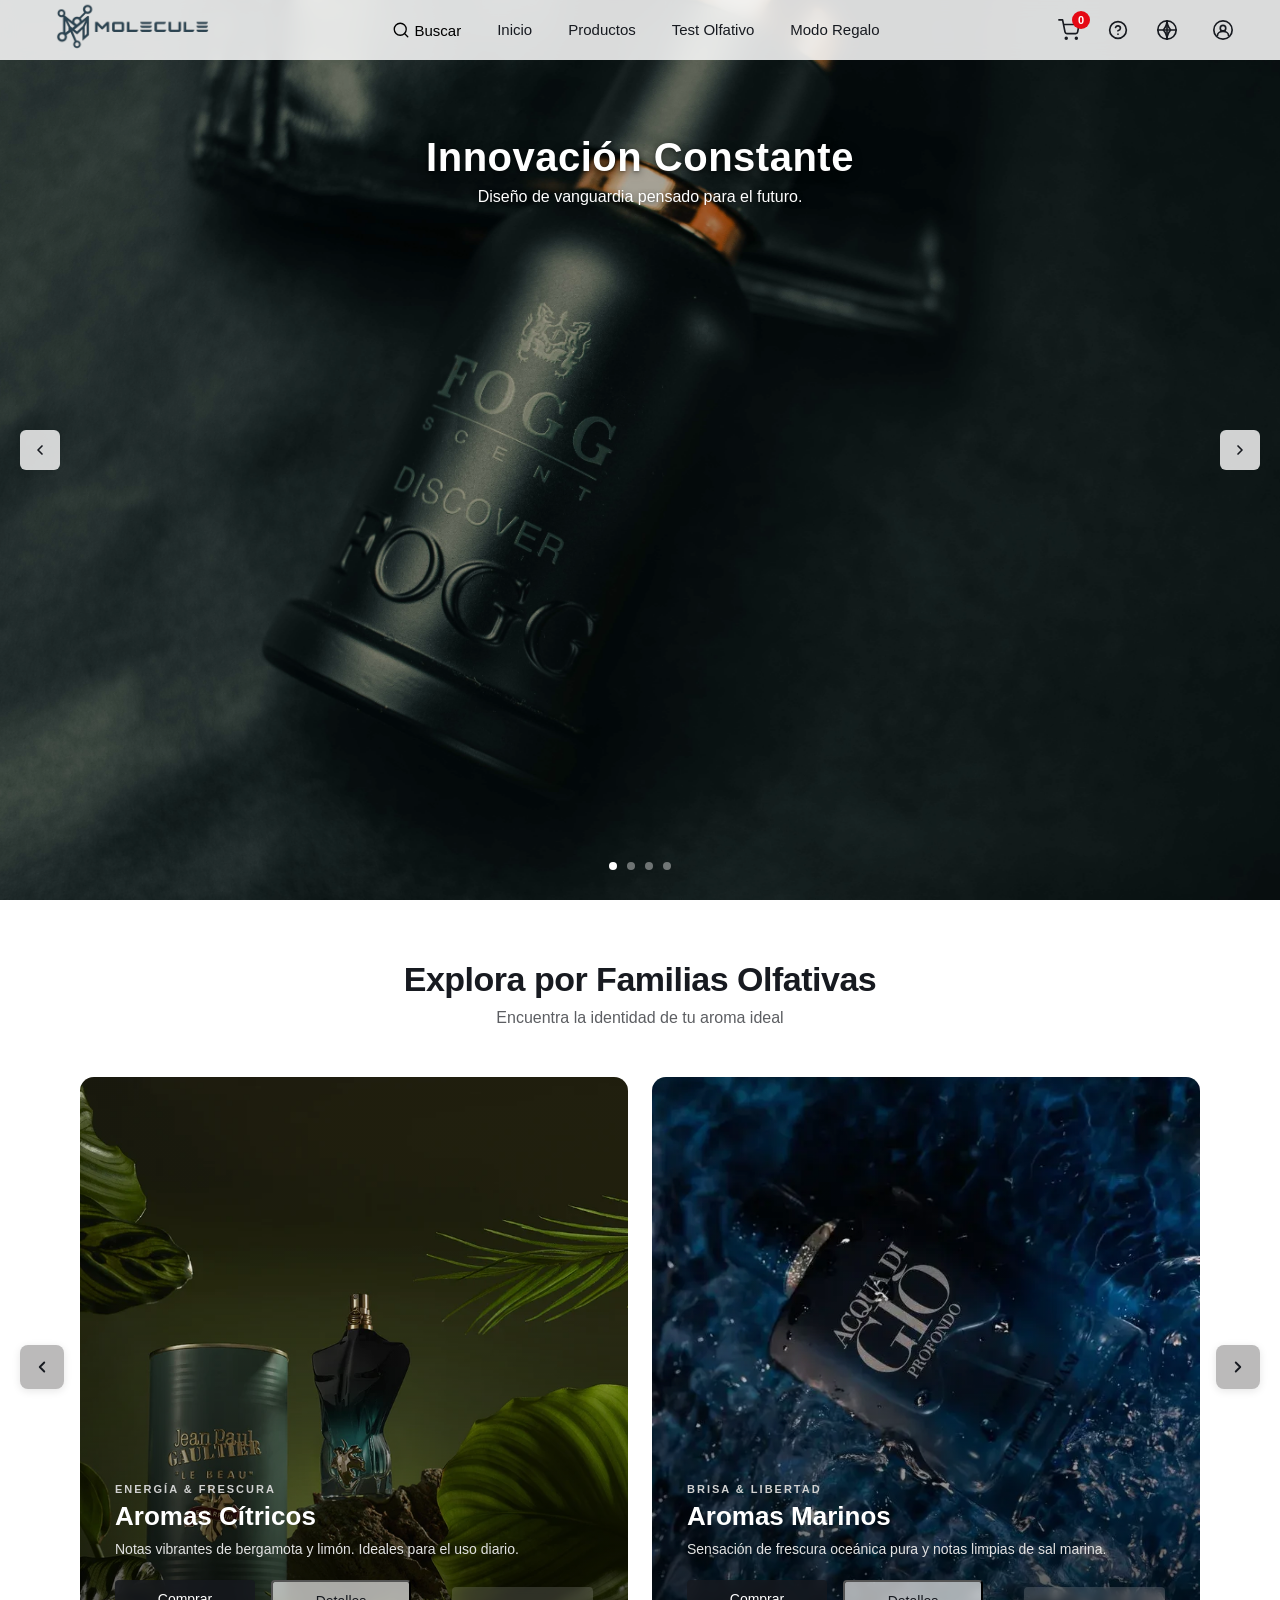
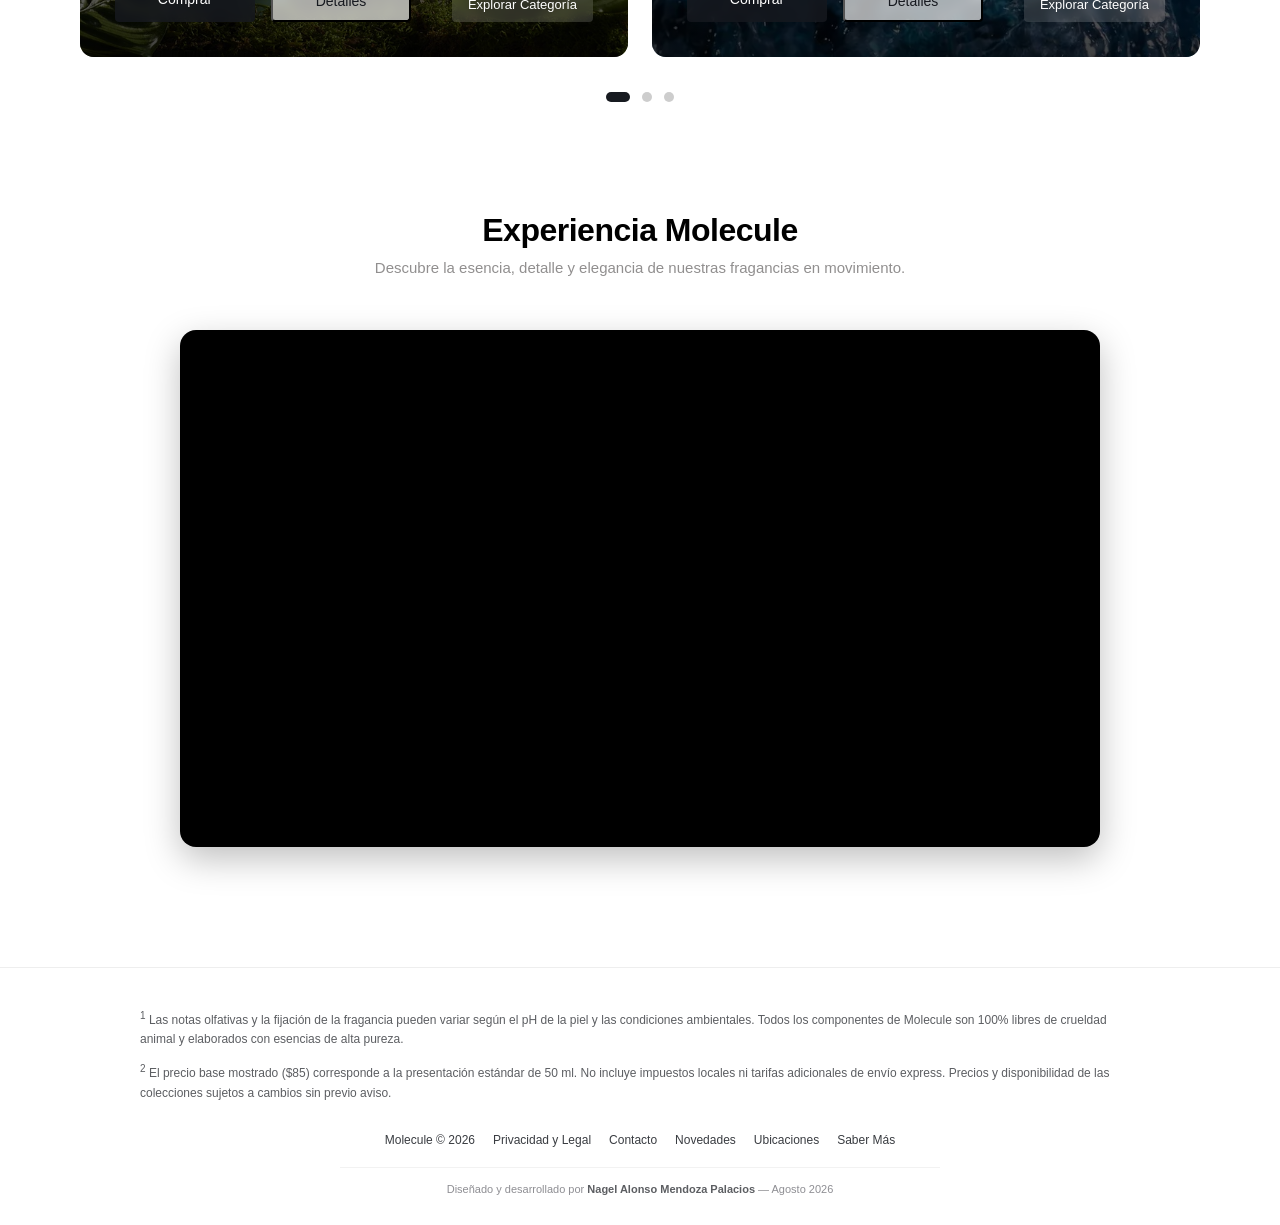
==== index.html @ 0e0f7ee5 "Update index.html" ====
<!DOCTYPE html>
<html lang="es">
<head>
    <link rel="icon" href="moleculeMb.png" media="(prefers-color-scheme: dark)">
    <link rel="icon" href="moleculeMn.png" media="(prefers-color-scheme: light)">
    <meta charset="UTF-8">
    <meta name="viewport" content="width=device-width, initial-scale=1.0">
    <title>Molecule</title>
    <link rel="stylesheet" href="styles.css">
</head>
<body>

<header class="navbar">
    <div class="logo-container">
        <a href="index.html">
            <img src="molecule2.png" alt="Mi Logo" class="logo-img">
        </a>
    </div>

    <nav class="nav-menu">
        <ul>
            <li>
                <a href="#" id="btnOpenSearch" class="search-nav-btn" title="Buscar perfume">
                    <svg viewBox="0 0 24 24" fill="none" stroke="currentColor" stroke-width="1.8" stroke-linecap="round" stroke-linejoin="round" style="width: 18px; height: 18px; vertical-align: middle; margin-right: 4px;">
                        <circle cx="11" cy="11" r="8"></circle>
                        <line x1="21" y1="21" x2="16.65" y2="16.65"></line>
                    </svg>
                    Buscar
                </a>
            </li>
            <li><a href="index.html">Inicio</a></li>
            <li><a href="productos.html">Productos</a></li>
            <li><a href="#" id="btnOpenQuiz">Test Olfativo</a></li>
            <li><a href="#" id="btnOpenGift">Modo Regalo</a></li>
        </ul>
    </nav>

    <div id="searchModal" class="modal-overlay">
        <div class="modal-container search-modal-container">
            <button class="modal-close-btn" id="closeSearchModal">&times;</button>
        
            <div class="search-header">
                <h2>Buscador Molecule</h2>
                <p>Encuentra tu fragancia o nota preferida al instante</p>
            </div>

            <div class="search-box-wrapper">
                <input type="text" id="searchInput" placeholder="Ej. Cítricos, Le Beau, Vainilla..." autocomplete="off">
                <button id="executeSearchBtn" class="btn btn-primary">Buscar</button>
            </div>

            <!-- Resultados de búsqueda simulados -->
            <div id="searchResults" class="search-results-container">
                <p class="search-placeholder-text">Escribe algo para comenzar la búsqueda...</p>
            </div>
        </div>
    </div>

    <div class="navbar-icons">

        <!-- Botón del carrito -->
        <button id="cartIconBtn" class="cart-icon-btn" title="Carrito de Compras">
            <svg viewBox="0 0 24 24" fill="none" stroke="currentColor" stroke-width="1.8" stroke-linecap="round" stroke-linejoin="round">
                <circle cx="9" cy="21" r="1"></circle>
                <circle cx="20" cy="21" r="1"></circle>
                <path d="M1 1h4l2.68 13.39a2 2 0 0 0 2 1.61h9.72a2 2 0 0 0 2-1.61L23 6H6"></path>
            </svg>
            <span id="cartCountBadge" class="cart-badge">0</span>
        </button>
        
        <a href="#ayuda" class="icon-link" title="Ayuda">
            <svg viewBox="0 0 24 24" fill="none" stroke="currentColor" stroke-width="2" stroke-linecap="round" stroke-linejoin="round">
                <circle cx="12" cy="12" r="10"/>
                <path d="M9.09 9a3 3 0 0 1 5.83 1c0 2-3 3-3 3"/>
                <line x1="12" y1="17" x2="12.01" y2="17"/>
            </svg>
        </a>
        
        <button id="langIconBtn" class="cart-icon-btn" title="Cambiar Idioma">
            <svg viewBox="0 0 24 24" fill="none" stroke="currentColor" stroke-width="1.8" stroke-linecap="round" stroke-linejoin="round">
                <circle cx="12" cy="12" r="10"/>
                <line x1="2" y1="12" x2="22" y2="12"/>
                <line x1="12" y1="2" x2="12" y2="22"/>
                <path d="M12 2a15.3 15.3 0 0 1-4 10 15.3 15.3 0 0 1 4 10"/>
                <path d="M12 2a15.3 15.3 0 0 0 4 10 15.3 15.3 0 0 0-4 10"/>
            </svg>
        </button>
        
        <button id="accountIconBtn" class="cart-icon-btn icon-link" title="Mi Cuenta" style="background: none; border: none; cursor: pointer;">
            <svg viewBox="0 0 24 24" fill="none" stroke="currentColor" stroke-width="1.8" stroke-linecap="round">
                <circle cx="12" cy="12" r="10"/>
                <circle cx="12" cy="10" r="3"/>
                <path d="M6 18c0-2.5 2.5-4.5 6-4.5s6 2 6 4.5"/>
            </svg>
        </button>
    </div>
</header>

<main id="inicio">
    <!-- CARRUSEL PRINCIPAL -->
    <section class="banner-container">
        <div class="slide active">
            <img src="per4.jpg" alt="Banner 1" class="slide-img">
            <div class="legend">
                <h1>Innovación Constante</h1>
                <p>Diseño de vanguardia pensado para el futuro.</p>
            </div>
        </div>

        <div class="slide">
            <img src="per2.jpg" alt="Banner 2" class="slide-img">
            <div class="legend">
                <h1>Rendimiento Superior</h1>
                <p>Superando los límites de la tecnología actual.</p>
            </div>
        </div>

        <div class="slide">
            <img src="per3.jpg" alt="Banner 3" class="slide-img">
            <div class="legend">
                <h1>Tu Estilo, Tu Elección</h1>
                <p>Personaliza cada detalle a tu medida.</p>
            </div>
        </div>

        <div class="slide">
            <img src="per.jpg" alt="Banner 4" class="slide-img">
            <div class="legend">
                <h1>Tu Estilo, Tu Elección</h1>
                <p>Personaliza cada detalle a tu medida.</p>
            </div>
        </div>

        <button class="carousel-arrow prev-arrow" aria-label="Anterior">
            <svg viewBox="0 0 24 24" fill="none" stroke="currentColor" stroke-width="2.5" stroke-linecap="round" stroke-linejoin="round">
                <polyline points="15 18 9 12 15 6"/>
            </svg>
        </button>

        <button class="carousel-arrow next-arrow" aria-label="Siguiente">
            <svg viewBox="0 0 24 24" fill="none" stroke="currentColor" stroke-width="2.5" stroke-linecap="round" stroke-linejoin="round">
                <polyline points="9 18 15 12 9 6"/>
            </svg>
        </button>

        <div class="carousel-dots">
            <span class="dot active"></span>
            <span class="dot"></span>
            <span class="dot"></span>
            <span class="dot"></span>
        </div>
    </section>

    <!-- CARRUSEL DE CATEGORÍAS DOBLES -->
    <section id="productos" class="categories-carousel-section">
        <div class="section-title">
            <h2>Explora por Familias Olfativas</h2>
            <p>Encuentra la identidad de tu aroma ideal</p>
        </div>

        <div class="categories-container">
            <button class="cat-arrow cat-prev-arrow" aria-label="Anterior">
                <svg viewBox="0 0 24 24" fill="none" stroke="currentColor" stroke-width="2.5" stroke-linecap="round" stroke-linejoin="round">
                    <polyline points="15 18 9 12 15 6"/>
                </svg>
            </button>

            <button class="cat-arrow cat-next-arrow" aria-label="Siguiente">
                <svg viewBox="0 0 24 24" fill="none" stroke="currentColor" stroke-width="2.5" stroke-linecap="round" stroke-linejoin="round">
                    <polyline points="9 18 15 12 9 6"/>
                </svg>
            </button>

            <!-- PÁGINA 1 -->
            <div class="cat-slide active">
                <div class="cards-grid-double">
                    <div class="category-card">
                        <img src="jpgee.webp" alt="Fragancias Cítricas" class="card-img">
                        <div class="card-content">
                            <span class="card-tag">Energía & Frescura</span>
                            <h3>Aromas Cítricos</h3>
                            <p>Notas vibrantes de bergamota y limón. Ideales para el uso diario.</p>
                            <div class="card-buttons">
                                <a href="productos.html" class="btn btn-primary">Comprar</a>
                                <button class="btn btn-secondary js-details-btn">Detalles</button>
                            </div>
                            <a href="productos.html#citricos" class="btn-cat-link">Explorar Categoría</a>
                        </div>

                        <div class="card-details-content">
                            <span class="card-tag">Especificaciones Técnicas</span>
                            <h3>Le Beau</h3>
                            <p>Un viaje olfativo que inicia con la frescura frutal de la bergamota, transitando hacia un corazón de madera de coco, y cerrando con la calidez adictiva del haba tonka.</p>
                            <ul style="list-style: none; padding: 0; color: #e2e2e2; font-size: 14px;">
                                <li>• <strong>Concentración:</strong> Eau de Toilette</li>
                                <li>• <strong>Duración promedio:</strong> 6 a 8 horas</li>
                                <li>• <strong>Estación ideal:</strong> Primavera / Verano</li>
                            </ul>
                        </div>
                    </div>

                    <div class="category-card">
                        <img src="aqdg.jpg" alt="Fragancias Marinas" class="card-img">
                        <div class="card-content">
                            <span class="card-tag">Brisa & Libertad</span>
                            <h3>Aromas Marinos</h3>
                            <p>Sensación de frescura oceánica pura y notas limpias de sal marina.</p>
                            <div class="card-buttons">
                                <a href="productos.html" class="btn btn-primary">Comprar</a>
                                <button class="btn btn-secondary js-details-btn">Detalles</button>
                            </div>
                            <a href="productos.html#marinos" class="btn-cat-link">Explorar Categoría</a>
                        </div>

                        <div class="card-details-content">
                            <span class="card-tag">Especificaciones Técnicas</span>
                            <h3>Acqua Di Giò</h3>
                            <p>Una inmersión marina intensa que combina notas acuáticas profundas con esencias aromáticas de mandarina verde, romero, lavanda y un fondo elegante de pachulí.</p>
                            <ul style="list-style: none; padding: 0; color: #e2e2e2; font-size: 14px;">
                                <li>• <strong>Concentración:</strong> Eau de Parfum</li>
                                <li>• <strong>Duración promedio:</strong> 7 a 9 horas</li>
                                <li>• <strong>Estación ideal:</strong> Verano / Días Soleados</li>
                            </ul>
                        </div>
                    </div>
                </div>
            </div>

            <!-- PÁGINA 2 -->
            <div class="cat-slide">
                <div class="cards-grid-double">
                    <div class="category-card">
                        <img src="cbc.jpg" alt="Fragancias Amaderadas" class="card-img">
                        <div class="card-content">
                            <span class="card-tag">Elegancia & Carácter</span>
                            <h3>Aromas Amaderados</h3>
                            <p>Robustos y sofisticados, basados en esencias de cedro y sándalo.</p>
                            <div class="card-buttons">
                                <a href="productos.html" class="btn btn-primary">Comprar</a>
                                <button class="btn btn-secondary js-details-btn">Detalles</button>
                            </div>
                            <a href="productos.html#amaderados" class="btn-cat-link">Explorar Categoría</a>
                        </div>

                        <div class="card-details-content">
                            <span class="card-tag">Especificaciones Técnicas</span>
                            <h3>Bleu de Chanel</h3>
                            <p>Elegancia amaderada refinada de la casa Chanel. Abre con notas chispeantes de pomelo antes de revelar un corazón profundo de cedro, sándalo y un místico toque de incienso.</p>
                            <ul style="list-style: none; padding: 0; color: #e2e2e2; font-size: 14px;">
                                <li>• <strong>Concentración:</strong> Eau de Parfum</li>
                                <li>• <strong>Duración promedio:</strong> 8 a 10 horas</li>
                                <li>• <strong>Estación ideal:</strong> Climas Templados / Noche</li>
                            </ul>
                        </div>
                    </div>

                    <div class="category-card">
                        <img src="tftv.webp" alt="Fragancias Dulces" class="card-img">
                        <div class="card-content">
                            <span class="card-tag">Seducción & Calidez</span>
                            <h3>Aromas Dulces</h3>
                            <p>Mezclas magnéticas de vainilla, haba tonka y ámbar exótico.</p>
                            <div class="card-buttons">
                                <a href="productos.html" class="btn btn-primary">Comprar</a>
                                <button class="btn btn-secondary js-details-btn">Detalles</button>
                            </div>
                            <a href="productos.html#dulces" class="btn-cat-link">Explorar Categoría</a>
                        </div>

                        <div class="card-details-content">
                            <span class="card-tag">Especificaciones Técnicas</span>
                            <h3>Tobacco Vanille</h3>
                            <p>Una fragancia artesanal opulenta y sumamente cálida. Combina una vainilla cremosa superior con notas intensas de cacao, frutos secos y esencias de tabaco dulce aromático.</p>
                            <ul style="list-style: none; padding: 0; color: #e2e2e2; font-size: 14px;">
                                <li>• <strong>Concentración:</strong> Eau de Parfum (Nicho)</li>
                                <li>• <strong>Duración promedio:</strong> 10 a 12 horas</li>
                                <li>• <strong>Estación ideal:</strong> Otoño / Invierno</li>
                            </ul>
                        </div>
                    </div>
                </div>
            </div>

            <!-- PÁGINA 3 -->
            <div class="cat-slide">
                <div class="cards-grid-double">
                    <div class="category-card">
                        <img src="vrsi.jpg" alt="Fragancias Especiadas" class="card-img">
                        <div class="card-content">
                            <span class="card-tag">Intensidad & Misterio</span>
                            <h3>Aromas Especiados</h3>
                            <p>Toques ardientes de pimienta negra, canela y cardamomo.</p>
                            <div class="card-buttons">
                                <a href="productos.html" class="btn btn-primary">Comprar</a>
                                <button class="btn btn-secondary js-details-btn">Detalles</button>
                            </div>
                            <a href="productos.html#especiados" class="btn-cat-link">Explorar Categoría</a>
                        </div>

                        <div class="card-details-content">
                            <span class="card-tag">Especificaciones Técnicas</span>
                            <h3>Spicebomb Infrared</h3>
                            <p>Un estallido ardiente diseñado para destacar. Su composición une la intensidad abrasadora de la pimienta roja habanera y la canela con un sutil fondo masculino de tabaco y resinas.</p>
                            <ul style="list-style: none; padding: 0; color: #e2e2e2; font-size: 14px;">
                                <li>• <strong>Concentración:</strong> Eau de Parfum</li>
                                <li>• <strong>Duración promedio:</strong> 7 a 9 horas</li>
                                <li>• <strong>Estación ideal:</strong> Noches de Cita / Climas Fríos</li>
                            </ul>
                        </div>
                    </div>

                    <div class="category-card">
                        <img src="caedp.webp" alt="Fragancias Frutales" class="card-img">
                        <div class="card-content">
                            <span class="card-tag">Juventud & Modernidad</span>
                            <h3>Aromas Frutales</h3>
                            <p>Combinaciones jugosas de manzana verde, piña y coco tropical.</p>
                            <div class="card-buttons">
                                <a href="productos.html" class="btn btn-primary">Comprar</a>
                                <button class="btn btn-secondary js-details-btn">Detalles</button>
                            </div>
                            <a href="productos.html#frutales" class="btn-cat-link">Explorar Categoría</a>
                        </div>

                        <div class="card-details-content">
                            <span class="card-tag">Especificaciones Técnicas</span>
                            <h3>Creed Aventus</h3>
                            <p>La fragancia frutal madura más aclamada del mundo. Se presenta con una icónica inyección de piña madura fresca, manzana verde francesa y bergamota, equilibrada con un fondo ahumado de abedul.</p>
                            <ul style="list-style: none; padding: 0; color: #e2e2e2; font-size: 14px;">
                                <li>• <strong>Concentración:</strong> Eau de Parfum (Premium)</li>
                                <li>• <strong>Duración promedio:</strong> 8 a 10 horas</li>
                                <li>• <strong>Estación ideal:</strong> Todo el Año / Versátil</li>
                            </ul>
                        </div>
                    </div>
                </div>
            </div>
        </div>

        <div class="categories-dots">
            <span class="cat-dot active"></span>
            <span class="cat-dot"></span>
            <span class="cat-dot"></span>
        </div>
    </section>

    <!-- ============================================================= -->
<!-- SECCIÓN 3: EXHIBICIÓN DE PRODUCTOS EN VIDEO (YOUTUBE) -->
<!-- ============================================================= -->
<section id="experiencia-video" class="products-section video-section">
    <div class="section-title">
        <h2>Experiencia Molecule</h2>
        <p>Descubre la esencia, detalle y elegancia de nuestras fragancias en movimiento.</p>
    </div>

    <div class="video-container">
        <iframe 
            src="https://www.youtube.com/watch?v=BpIOeQ86Lls" 
            title="Experiencia Molecule" 
            allow="accelerometer; autoplay; clipboard-write; encrypted-media; gyroscope; picture-in-picture" 
            allowfullscreen>
        </iframe>
    </div>
</section>
    
</main>

<footer class="site-footer">
    <div class="footer-disclaimers">
        <p><sup>1</sup> Las notas olfativas y la fijación de la fragancia pueden variar según el pH de la piel y las condiciones ambientales. Todos los componentes de Molecule son 100% libres de crueldad animal y elaborados con esencias de alta pureza.</p>
        <p><sup>2</sup> El precio base mostrado ($85) corresponde a la presentación estándar de 50 ml. No incluye impuestos locales ni tarifas adicionales de envío express. Precios y disponibilidad de las colecciones sujetos a cambios sin previo aviso.</p>
    </div>

    <div class="footer-navigation">
        <span>Molecule © 2026</span>
        <a href="#">Privacidad y Legal</a>
        <a href="#">Contacto</a>
        <a href="#">Novedades</a>
        <a href="#">Ubicaciones</a>
        <a href="#">Saber Más</a>
    </div>

    <div class="footer-credits">
        <p>Diseñado y desarrollado por <strong>Nagel Alonso Mendoza Palacios</strong> — Agosto 2026</p>
    </div>
</footer>

<!-- MODAL DE AYUDA Y SOPORTE -->
<div id="helpModal" class="modal-overlay">
    <div class="modal-container help-modal-container">
        <button class="modal-close-btn" id="closeHelpModal">&times;</button>
        
        <div class="help-header">
            <h2>¿En qué podemos ayudarte?</h2>
            <p>Resuelve tus dudas sobre nuestras fragancias o contacta a nuestro equipo.</p>
        </div>

        <div class="help-content">
            <div class="faq-accordion">
                <details class="faq-item">
                    <summary>¿Cómo elijo la fragancia adecuada para mi pH?</summary>
                    <p>Nuestras moléculas sintéticas como Iso E Super reaccionan único en cada piel. Te sugerimos probar el Discovery Set o revisar las notas aromáticas de cada producto.</p>
                </details>

                <details class="faq-item">
                    <summary>¿Cuáles son los tiempos de envío?</summary>
                    <p>Los envíos estándar toman de 2 a 4 días hábiles. Contamos con envío express el mismo día para zonas seleccionadas.</p>
                </details>

                <details class="faq-item">
                    <summary>¿Tienen política de devoluciones?</summary>
                    <p>Si la botella no ha sido abierta ni retirada de su sellado original, dispones de 14 días para solicitar un cambio o reembolso.</p>
                </details>
            </div>

            <hr class="help-divider">

            <div class="help-contact-options">
                <h4>¿Aún tienes dudas? Contacta con nosotros:</h4>
                <div class="contact-buttons">
                    <a href="https://wa.me/1234567890" target="_blank" class="contact-btn whatsapp-btn">
                        💬 Atención por WhatsApp
                    </a>
                    <a href="mailto:soporte@moleculeperfumes.com" class="contact-btn email-btn">
                        ✉️ Enviar un Correo
                    </a>
                </div>
            </div>
        </div>
    </div>
</div>

<!-- MODAL SELECCIONAR IDIOMA -->
<div id="langModal" class="modal-overlay">
    <div class="modal-container help-modal-container" style="max-width: 400px; text-align: center;">
        <button class="modal-close-btn" id="closeLangModal">&times;</button>
        <div class="help-header">
            <h2>Seleccionar Idioma</h2>
            <p>Elige tu idioma preferido para navegar en Molecule</p>
        </div>
        <div style="margin-top: 20px; display: flex; justify-content: center;">
            <div id="google_translate_element"></div>
        </div>
    </div>
</div>

<script src="script.js"></script>

<!-- Script oficial de Google Translate -->
<script type="text/javascript">
function googleTranslateElementInit() {
  new google.translate.TranslateElement({
    pageLanguage: 'es',
    includedLanguages: 'en,fr,de,it,pt,es',
    layout: google.translate.TranslateElement.InlineLayout.SIMPLE,
    autoDisplay: false
  }, 'google_translate_element');
}
</script>
<script type="text/javascript" src="//translate.google.com/translate_a/element.js?cb=googleTranslateElementInit"></script>

<!-- MODAL DE INICIO DE SESIÓN Y REGISTRO -->
<div id="accountModal" class="modal-overlay">
    <div class="modal-container account-modal-container">
        <button class="modal-close-btn" id="closeAccountModal">&times;</button>
        
        <!-- Pestañas para alternar -->
        <div class="account-tabs">
            <button class="tab-btn active" id="tabLoginBtn">Iniciar Sesión</button>
            <button class="tab-btn" id="tabRegisterBtn">Registrarse</button>
        </div>

        <!-- FORMULARIO LOGIN -->
        <form id="loginForm" class="account-form active">
            <div class="input-group">
                <label for="loginEmail">Correo Electrónico</label>
                <input type="email" id="loginEmail" placeholder="ejemplo@correo.com" required>
            </div>
            <div class="input-group">
                <label for="loginPassword">Contraseña</label>
                <input type="password" id="loginPassword" placeholder="••••••••" required>
            </div>
            <button type="submit" class="btn btn-primary btn-block">Ingresar</button>
        </form>

        <!-- FORMULARIO REGISTRO -->
        <form id="registerForm" class="account-form">
            <div class="input-group">
                <label for="regName">Nombre Completo</label>
                <input type="text" id="regName" placeholder="Tu Nombre" required>
            </div>
            <div class="input-group">
                <label for="regEmail">Correo Electrónico</label>
                <input type="email" id="regEmail" placeholder="ejemplo@correo.com" required>
            </div>
            <div class="input-group">
                <label for="regPassword">Contraseña</label>
                <input type="password" id="regPassword" placeholder="••••••••" required>
            </div>
            <button type="submit" class="btn btn-primary btn-block">Crear Cuenta</button>
        </form>
    </div>
</div>

<!-- MENÚ DESPLEGABLE DE USUARIO LOGUEADO -->
<div id="userDropdown" class="user-dropdown">
    <div class="dropdown-header">
        <span class="user-greeting">¡Hola, <strong id="userNameDisplay">Usuario</strong>!</span>
    </div>
    <ul class="dropdown-menu-list">
        <li><a href="#perfil" id="btnProfile"><i class="icon">👤</i> Mi Perfil</a></li>
        <li><a href="#pedidos" id="btnOrders"><i class="icon">📦</i> Mis Pedidos</a></li>
        <li class="divider"></li>
        <li><button id="btnLogoutBtn" class="logout-btn"><i class="icon">🚪</i> Cerrar Sesión</button></li>
    </ul>
</div>

<!-- MODAL TEST OLFATIVO -->
<div id="quizModal" class="modal-overlay">
    <div class="modal-container quiz-modal-container">
        <button class="modal-close-btn" id="closeQuizModal">&times;</button>

        <!-- CABECERA -->
        <div class="quiz-header">
            <span class="card-tag">Descubre tu Aroma</span>
            <h2>Test Olfativo Molecule</h2>
            <p>Responde 3 preguntas rápidas para encontrar tu fragancia ideal.</p>
        </div>

        <!-- CONTENIDO DEL QUIZ (Cambia dinámicamente) -->
        <div id="quizContent" class="quiz-content">
            <!-- Pregunta 1 -->
            <div class="quiz-step active" data-step="1">
                <h3>1. ¿En qué ocasión prefieres usar tu perfume?</h3>
                <div class="quiz-options">
                    <button class="quiz-opt-btn" data-value="diario">☀️ Uso diario y trabajo</button>
                    <button class="quiz-opt-btn" data-value="noche">🌙 Citas y eventos de noche</button>
                    <button class="quiz-opt-btn" data-value="deporte">🏋️ Deporte y días calurosos</button>
                </div>
            </div>

            <!-- Pregunta 2 -->
            <div class="quiz-step" data-step="2">
                <h3>2. ¿Qué sensación buscas al aplicar tu fragancia?</h3>
                <div class="quiz-options">
                    <button class="quiz-opt-btn" data-value="frescura">🍃 Frescura intensa y energía</button>
                    <button class="quiz-opt-btn" data-value="elegancia">🪵 Elegancia, misterio y carácter</button>
                    <button class="quiz-opt-btn" data-value="dulzura">🍯 Dulzura, calidez y seducción</button>
                </div>
            </div>

            <!-- Pregunta 3 -->
            <div class="quiz-step" data-step="3">
                <h3>3. ¿Cuál de estos aromas te atrae más?</h3>
                <div class="quiz-options">
                    <button class="quiz-opt-btn" data-value="citricos">🍋 Cítricos y notas marinas</button>
                    <button class="quiz-opt-btn" data-value="maderas">🌲 Maderas secas y especias</button>
                    <button class="quiz-opt-btn" data-value="vainilla">🍦 Vainilla, ámbar y frutas</button>
                </div>
            </div>

            <!-- RESULTADO FINAL -->
            <div id="quizResult" class="quiz-result" style="display: none;">
                <span class="card-tag">Tu Resultado Ideal</span>
                <h3 id="resultPerfumeName">Le Beau - Jean Paul Gaultier</h3>
                <p id="resultPerfumeDesc">Un viaje olfativo que inicia con la frescura frutal de la bergamota y evoluciona hacia notas cálidas.</p>
                <a id="resultPerfumeLink" href="productos.html#citricos" class="btn btn-primary" style="margin-top: 15px;">Ver Producto</a>
            </div>
        </div>
    </div>
</div>

<!-- MODAL MODO REGALO -->
<div id="giftModal" class="modal-overlay">
    <div class="modal-container gift-modal-container">
        <button class="modal-close-btn" id="closeGiftModal">&times;</button>

        <div class="gift-header">
            <span class="card-tag">Experiencia Especial</span>
            <h2>Modo Regalo Molecule</h2>
            <p>Convierte tu pedido en un obsequio inolvidable con nuestros detalles exclusivos.</p>
        </div>

        <form id="giftForm" class="gift-form">
            <div class="input-group">
                <label for="giftBoxType">1. Elige tu tipo de empaque</label>
                <select id="giftBoxType" class="gift-select">
                    <option value="classic">Caja Negra Clásica Molecule (Gratis)</option>
                    <option value="luxury">Caja de Lujo Dorada con Listón (+ $3.50)</option>
                    <option value="eco">Bolsa de Regalo Ecológica de Terciopelo (+ $2.00)</option>
                </select>
            </div>

            <div class="input-group">
                <label for="giftRecipient">2. Nombre de la persona que recibe</label>
                <input type="text" id="giftRecipient" placeholder="Ej. Sofía Mendoza" required>
            </div>

            <div class="input-group">
                <label for="giftMessage">3. Dedicatoria en Tarjeta Impresa</label>
                <textarea id="giftMessage" rows="3" placeholder="Escribe tu mensaje especial aquí... (Máx. 250 caracteres)" maxlength="250"></textarea>
            </div>

            <button type="submit" class="btn btn-primary btn-block">Aplicar Modo Regalo</button>
        </form>
    </div>
</div>

</body>
</html>
---- styles.css ----
html {
    scroll-behavior: smooth;
    /* Evita que el menú fijo (navbar) tape el título de la sección */
    scroll-padding-top: 80px; 
}
/* Tema oscuro */
.logo {
    content: url("moleculeMb.png");
}

/* Tema claro */
.logo {
    content: url("moleculeMn.png");
}
* {
    margin: 0;
    padding: 0;
    box-sizing: border-box;
    font-family: 'Segoe UI', Roboto, Helvetica, Arial, sans-serif;
}

body {
    background-color: #ffffff;
    color: #ffffff;
    overflow-x: hidden;
}

.navbar {
    display: flex;
    justify-content: space-between;
    align-items: center;
    padding: 0 40px;
    height: 60px;
    position: fixed;
    top: 0;
    width: 100%;
    z-index: 1000;
    background-color: rgba(255, 255, 255, 0.85);
    backdrop-filter: blur(10px);
}

.logo-container {
    min-width: 140px;
}

.logo-container .logo-img {
    height: 120px;
    display: block;
}

.nav-menu ul {
    display: flex;
    list-style: none;
    gap: 4px;
}

.nav-menu ul li a {
    color: #171a20;
    text-decoration: none;
    font-weight: 500;
    font-size: 15px;
    padding: 8px 16px;
    border-radius: 4px;
    display: inline-block;
    transition: background-color 0.25s ease, color 0.25s ease;
}

.nav-menu ul li a:hover {
    background-color: rgba(0, 0, 0, 0.05);
    color: #000000;
}

.navbar-icons {
    display: flex;
    gap: 22px;
    align-items: center;
    justify-content: flex-end;
    min-width: 140px;
}

.icon-link {
    color: #171a20;
    display: flex;
    align-items: center;
    text-decoration: none;
    transition: color 0.25s ease, transform 0.2s ease;
}

.icon-link svg {
    width: 20px;
    height: 20px;
}

.icon-link:hover {
    color: #5c5e62;
    transform: scale(1.05);
}

.banner-container {
    position: relative;
    width: 100%;
    height: 100vh;
    overflow: hidden;
    background-color: #000;
}

.slide {
    position: absolute;
    top: 0;
    left: 0;
    width: 100%;
    height: 100%;
    opacity: 0;
    visibility: hidden;
    transition: opacity 0.6s ease-in-out;
    z-index: 1;
}

.slide.active {
    opacity: 1;
    visibility: visible;
    z-index: 2;
}

.slide-img {
    width: 100%;
    height: 100%;
    object-fit: cover;
}

.slide::after {
    content: '';
    position: absolute;
    top: 0;
    left: 0;
    width: 100%;
    height: 100%;
    background: rgba(0, 0, 0, 0.25);
    z-index: 2;
}

.legend {
    position: absolute;
    top: 15%;
    left: 50%;
    transform: translateX(-50%);
    text-align: center;
    z-index: 3;
    width: 90%;
    max-width: 600px;
}

.legend h1 {
    font-size: 40px;
    font-weight: 600;
    margin-bottom: 8px;
    letter-spacing: 0.5px;
    color: #ffffff;
    text-shadow: 0 2px 10px rgba(0, 0, 0, 0.5), 0 1px 3px rgba(0, 0, 0, 0.3);
}

.legend p {
    font-size: 16px;
    color: #ffffff;
    text-shadow: 0 1px 5px rgba(0, 0, 0, 0.5);
}

.carousel-arrow {
    position: absolute;
    top: 50%;
    transform: translateY(-50%);
    width: 40px;
    height: 40px;
    background-color: rgba(244, 244, 244, 0.85);
    border: none;
    border-radius: 6px;
    cursor: pointer;
    display: flex;
    align-items: center;
    justify-content: center;
    color: #171a20;
    z-index: 10;
    transition: background-color 0.2s ease, transform 0.1s ease;
}

.carousel-arrow:hover { background-color: rgba(225, 225, 225, 0.95); }
.carousel-arrow:active { transform: translateY(-50%) scale(0.95); }
.prev-arrow { left: 20px; }
.next-arrow { right: 20px; }
.carousel-arrow svg { width: 16px; height: 16px; }

.carousel-dots {
    position: absolute;
    bottom: 30px;
    left: 50%;
    transform: translateX(-50%);
    display: flex;
    gap: 10px;
    z-index: 10;
}

.dot {
    width: 8px;
    height: 8px;
    background-color: rgba(255, 255, 255, 0.4);
    border-radius: 50%;
    cursor: pointer;
    transition: background-color 0.25s ease;
}

.dot.active { background-color: #ffffff; }

.categories-carousel-section {
    position: relative;
    width: 100%;
    background-color: #ffffff;
    padding: 60px 80px;
    display: flex;
    flex-direction: column;
    align-items: center;
}

.section-title {
    text-align: center;
    margin-bottom: 50px;
}

.section-title h2 {
    font-size: 34px;
    color: #171a20;
    font-weight: 600;
    letter-spacing: -0.5px;
    margin-bottom: 10px;
}

.section-title p {
    color: #5c5e62;
    font-size: 16px;
}

.categories-container {
    position: relative;
    width: 100%;
    max-width: 1400px;
    height: 580px;
}

.cat-slide {
    position: absolute;
    top: 0;
    left: 0;
    width: 100%;
    height: 100%;
    opacity: 0;
    visibility: hidden;
    transition: opacity 0.6s ease-in-out;
    z-index: 1;
}

.cat-slide.active {
    opacity: 1;
    visibility: visible;
    z-index: 2;
}

.cards-grid-double {
    display: grid;
    grid-template-columns: repeat(2, 1fr);
    gap: 24px;
    height: 100%;
}

.category-card {
    position: relative;
    height: 100%;
    border-radius: 14px;
    overflow: hidden;
    background-color: #f4f4f4;
    transition: transform 0.3s cubic-bezier(0.25, 0.8, 0.25, 1), 
                box-shadow 0.3s cubic-bezier(0.25, 0.8, 0.25, 1),
                outline 0.3s ease;
}

.category-card .card-img {
    width: 100%;
    height: 100%;
    object-fit: cover;
    transition: transform 0.5s ease;
}

.category-card:hover .card-img {
    transform: scale(1.02);
}

.category-card::after {
    content: '';
    position: absolute;
    top: 0;
    left: 0;
    width: 100%;
    height: 100%;
    background: linear-gradient(to bottom, rgba(0,0,0,0.1) 40%, rgba(0,0,0,0.75) 100%);
    z-index: 1;
}

.card-content {
    position: absolute;
    bottom: 0;
    left: 0;
    width: 100%;
    padding: 35px;
    box-sizing: border-box;
    z-index: 2;
    color: #ffffff;
}

.card-tag {
    font-size: 11px;
    text-transform: uppercase;
    letter-spacing: 2px;
    color: #d1d1d1;
    font-weight: 700;
    display: block;
    margin-bottom: 6px;
}

.card-content h3 {
    font-size: 26px;
    font-weight: 600;
    margin-bottom: 8px;
}

.card-content p {
    font-size: 14px;
    line-height: 1.4;
    color: #e2e2e2;
    margin-bottom: 20px;
    max-width: 90%;
}

.card-buttons {
    display: flex;
    gap: 16px;
    position: relative;
    z-index: 2;
}

.card-buttons .btn {
    padding: 11px 24px;
    font-size: 14px;
    font-weight: 500;
    border-radius: 4px;
    text-decoration: none;
    text-align: center;
    transition: all 0.2s ease;
    flex: 1;
    max-width: 140px;
}

.btn-primary {
    background-color: rgba(23, 26, 32, 0.8);
    color: #ffffff;
    backdrop-filter: blur(4px);
}

.btn-primary:hover { background-color: rgba(23, 26, 32, 0.95); }

.btn-secondary {
    background-color: rgba(255, 255, 255, 0.65);
    color: #171a20;
    backdrop-filter: blur(4px);
}

.btn-secondary:hover { background-color: rgba(255, 255, 255, 0.85); }

.btn-cat-link {
    position: absolute;
    right: 35px;
    bottom: 35px;
    z-index: 5;
    color: #ffffff;
    text-decoration: none;
    font-size: 13px;
    font-weight: 500;
    padding: 10px 16px;
    background: rgba(255, 255, 255, 0.15);
    border-radius: 4px;
    backdrop-filter: blur(4px);
    transition: background 0.3s ease;
}

.btn-cat-link:hover {
    background: rgba(255, 255, 255, 0.3);
}

.cat-arrow {
    position: absolute;
    top: 50%;
    transform: translateY(-50%);
    width: 44px;
    height: 44px;
    background-color: #bbbaba !important;
    border: none;
    border-radius: 8px;
    cursor: pointer;
    display: flex;
    align-items: center;
    justify-content: center;
    color: #171a20;
    z-index: 10;
    box-shadow: 0 2px 8px rgba(0,0,0,0.1);
    transition: background-color 0.2s, transform 0.1s;
}

.cat-arrow:hover {
    background-color: #d0d0d0 !important;
}
.cat-prev-arrow { 
    left: -60px !important; 
}
.cat-next-arrow { 
    right: -60px !important; 
}

.cat-arrow svg {
    width: 18px;
    height: 18px;
}

.categories-dots {
    display: flex;
    gap: 12px;
    margin-top: 35px;
}

.cat-dot {
    width: 10px;
    height: 10px;
    background-color: #cdcdcd;
    border-radius: 50%;
    cursor: pointer;
    transition: all 0.3s cubic-bezier(0.4, 0, 0.2, 1);
}

.cat-dot.active {
    background-color: #171a20;
    width: 24px;
    border-radius: 5px;
    transform: scale(1);
}

@media (max-width: 800px) {
    .categories-container { height: auto; }
    .cat-slide { position: relative; opacity: 1; visibility: visible; display: none; }
    .cat-slide.active { display: block; }
    .cards-grid-double { grid-template-columns: 1fr; gap: 20px; }
    .category-card { height: 450px; }
    .cat-prev-arrow { left: 10px; }
    .cat-next-arrow { right: 10px; }
}

.category-card .card-details-content {
    display: flex;
    flex-direction: column;
    justify-content: center;
    position: absolute;
    top: 0;
    left: 0;
    width: 100%;
    height: 100%;
    z-index: 20;
    background-color: #121212;
    padding: 25px;
    box-sizing: border-box;
    border-radius: inherit;
    opacity: 0;
    visibility: hidden;
    transform: translateY(10px);
    transition: opacity 0.35s ease, 
                transform 0.35s cubic-bezier(0.25, 0.8, 0.25, 1), 
                visibility 0.35s;
}

.category-card.show-external-details .card-details-content {
    opacity: 1;
    visibility: visible;
    transform: translateY(0);
}

.category-card.card-highlighted {
    outline: 2px solid #ffffff;
    transform: scale(0.98);
    box-shadow: 0 8px 25px rgba(0, 0, 0, 0.5);
}

/* ESTILOS DE LA PÁGINA INDEPENDIENTE DE PRODUCTOS Y MODAL */
.products-page-main {
    padding-top: 100px;
    background-color: #ffffff;
    min-height: 100vh;
}

.products-section {
    max-width: 1300px;
    margin: 0 auto 70px auto;
    padding: 0 40px;
}

.products-section .section-title h2 {
    font-size: 32px;
    margin-bottom: 8px;
    color: #000000;
}

.products-section .section-title p {
    font-size: 15px;
    color: #918f8f;
    max-width: 800px;
    margin: 0 auto 30px auto;
    line-height: 1.5;
}

.products-grid-3 {
    display: grid;
    grid-template-columns: repeat(3, 1fr);
    gap: 24px;
    width: 100%;
}

.products-grid-3 .category-card {
    height: 520px;
    position: relative;
    border-radius: 16px;
    overflow: hidden;
}

.products-grid-3 .card-details-content {
    display: none !important;
}

/* Modales */
.modal-overlay {
    position: fixed;
    top: 0;
    left: 0;
    width: 100vw;
    height: 100vh;
    background-color: rgba(0, 0, 0, 0.85);
    backdrop-filter: blur(8px);
    z-index: 2000;
    display: flex;
    align-items: center;
    justify-content: center;
    opacity: 0;
    visibility: hidden;
    transition: opacity 0.3s ease, visibility 0.3s ease;
}

.modal-overlay.active {
    opacity: 1;
    visibility: visible;
}

.modal-container {
    background-color: #161616;
    color: #ffffff;
    width: 90%;
    max-width: 600px;
    padding: 35px;
    border-radius: 16px;
    position: relative;
    box-shadow: 0 20px 50px rgba(0, 0, 0, 0.9);
    transform: scale(0.85);
    transition: transform 0.3s ease;
    border: 1px solid rgba(255, 255, 255, 0.12);
}

.modal-overlay.active .modal-container {
    transform: scale(1);
}

.modal-close-btn {
    position: absolute;
    top: 15px;
    right: 20px;
    background: none;
    border: none;
    color: #ffffff;
    font-size: 32px;
    cursor: pointer;
    line-height: 1;
}

.modal-close-btn:hover {
    color: #aaaaaa;
}

.modal-body h3 {
    font-size: 26px;
    margin-bottom: 12px;
    color: #ffffff;
}

.modal-body p {
    font-size: 15px;
    line-height: 1.6;
    color: #cccccc;
    margin-bottom: 20px;
}

@media (max-width: 1024px) {
    .products-grid-3 {
        grid-template-columns: repeat(2, 1fr);
    }
}

@media (max-width: 650px) {
    .products-grid-3 {
        grid-template-columns: 1fr;
    }
    .products-grid-3 .category-card {
        height: 480px;
    }
}

/* Carrito y Compra */
.cart-icon-btn {
    background: none;
    border: none;
    color: #171a20 !important;
    cursor: pointer;
    position: relative;
    display: inline-flex !important;
    align-items: center;
    justify-content: center;
    padding: 6px;
    transition: transform 0.2s ease;
}

.cart-icon-btn:hover {
    transform: scale(1.1);
}

.cart-icon-btn svg {
    width: 22px;
    height: 22px;
    stroke: #171a20 !important;
}

.cart-badge {
    position: absolute;
    top: -2px;
    right: -4px;
    background-color: #e50914;
    color: #ffffff;
    font-size: 11px;
    font-weight: bold;
    border-radius: 50%;
    width: 18px;
    height: 18px;
    display: flex;
    align-items: center;
    justify-content: center;
}

.buy-modal-content {
    display: flex;
    flex-direction: column;
    gap: 15px;
}

.buy-modal-header {
    display: flex;
    align-items: center;
    justify-content: space-between;
    width: 100%;
}

.buy-modal-info {
    display: flex;
    align-items: center;
    gap: 15px;
}

.buy-modal-thumb {
    width: 80px;
    height: 80px;
    object-fit: cover;
    border-radius: 10px;
}

.buy-modal-price-box {
    text-align: right;
    margin-right: 35px;
}

.buy-modal-price-box .price-label {
    display: block;
    font-size: 13px;
    color: #888888;
    text-transform: uppercase;
    letter-spacing: 1px;
    margin-bottom: 2px;
}

.buy-modal-price-box .price-amount {
    font-size: 42px;
    font-weight: 800;
    color: #ffffff;
    line-height: 1;
}

.buy-modal-options {
    display: flex;
    flex-direction: column;
    gap: 12px;
    margin-top: 10px;
}

.option-group {
    display: flex;
    flex-direction: column;
    gap: 6px;
}

.option-group label {
    font-size: 13px;
    color: #aaaaaa;
}

.size-selector {
    display: flex;
    gap: 10px;
}

.size-btn {
    background: #222;
    border: 1px solid #444;
    color: #fff;
    padding: 8px 14px;
    border-radius: 6px;
    cursor: pointer;
    transition: all 0.2s ease;
}

.size-btn.active, .size-btn:hover {
    background: #ffffff;
    color: #000000;
    font-weight: bold;
}

.quantity-control {
    display: flex;
    align-items: center;
    gap: 12px;
    background: #222;
    width: fit-content;
    padding: 4px 10px;
    border-radius: 8px;
    border: 1px solid #444;
}

.qty-btn {
    background: none;
    border: none;
    color: #fff;
    font-size: 18px;
    font-weight: bold;
    cursor: pointer;
    width: 28px;
    height: 28px;
}

.qty-btn:hover {
    color: #aaa;
}

#qtyValue {
    font-size: 16px;
    font-weight: bold;
    min-width: 20px;
    text-align: center;
}

.btn-add-to-cart {
    background: #ffffff;
    color: #000000;
    border: none;
    padding: 12px;
    border-radius: 8px;
    font-weight: bold;
    cursor: pointer;
    margin-top: 15px;
    font-size: 15px;
    transition: background 0.2s ease;
}

.btn-add-to-cart:hover {
    background: #dddddd;
}

.cart-drawer-overlay {
    position: fixed;
    top: 0;
    left: 0;
    width: 100vw;
    height: 100vh;
    background: rgba(0, 0, 0, 0.7);
    backdrop-filter: blur(4px);
    z-index: 3000;
    opacity: 0;
    visibility: hidden;
    transition: opacity 0.3s ease, visibility 0.3s ease;
}

.cart-drawer-overlay.active {
    opacity: 1;
    visibility: visible;
}

.cart-drawer {
    position: fixed;
    top: 0;
    right: -400px;
    width: 100%;
    max-width: 380px;
    height: 100vh;
    background: #141414;
    color: #ffffff;
    z-index: 3001;
    box-shadow: -5px 0 25px rgba(0,0,0,0.8);
    display: flex;
    flex-direction: column;
    transition: right 0.3s ease;
    padding: 25px;
}

.cart-drawer-overlay.active .cart-drawer {
    right: 0;
}

.cart-drawer-header {
    display: flex;
    justify-content: space-between;
    align-items: center;
    border-bottom: 1px solid #333;
    padding-bottom: 15px;
}

.cart-drawer-close {
    background: none;
    border: none;
    color: #fff;
    font-size: 28px;
    cursor: pointer;
}

.cart-items-container {
    flex: 1;
    overflow-y: auto;
    margin: 20px 0;
    display: flex;
    flex-direction: column;
    gap: 15px;
}

.cart-item {
    display: flex;
    justify-content: space-between;
    align-items: center;
    background: #1e1e1e;
    padding: 12px;
    border-radius: 10px;
}

.cart-item-info h4 {
    margin: 0 0 4px 0;
    font-size: 15px;
}

.cart-item-info p {
    margin: 0;
    font-size: 13px;
    color: #888;
}

.cart-item-remove {
    background: none;
    border: none;
    color: #ff4d4d;
    cursor: pointer;
    font-size: 18px;
}

.cart-drawer-footer {
    border-top: 1px solid #333;
    padding-top: 15px;
    display: flex;
    flex-direction: column;
    gap: 12px;
}

.cart-total-row {
    display: flex;
    justify-content: space-between;
    font-size: 16px;
    font-weight: bold;
}

.btn-checkout {
    background: #ffffff;
    color: #000000;
    border: none;
    padding: 14px;
    border-radius: 8px;
    font-weight: bold;
    cursor: pointer;
    font-size: 15px;
    text-align: center;
}

.btn-checkout:hover {
    background: #e0e0e0;
}

/* FOOTER ESTILO TESLA */
.site-footer {
    background-color: #ffffff;
    padding: 40px 20px 30px;
    font-family: -apple-system, BlinkMacSystemFont, "Segoe UI", Roboto, sans-serif;
    border-top: 1px solid #eee;
    color: #5c5e62;
}

.footer-disclaimers {
    max-width: 1000px;
    margin: 0 auto 30px auto;
    font-size: 12px;
    line-height: 1.6;
}

.footer-disclaimers p {
    margin-bottom: 12px;
}

.footer-disclaimers sup {
    font-size: 10px;
    top: -0.4em;
}

.footer-navigation {
    display: flex;
    justify-content: center;
    align-items: center;
    flex-wrap: wrap;
    gap: 18px;
    font-size: 12px;
    font-weight: 500;
    margin-bottom: 20px;
}

.footer-navigation span,
.footer-navigation a {
    color: #393c41;
    text-decoration: none;
    transition: color 0.2s ease;
}

.footer-navigation a:hover {
    color: #000000;
}

.footer-credits {
    text-align: center;
    font-size: 11px;
    color: #8e8e93;
    border-top: 1px solid #f2f2f2;
    padding-top: 15px;
    max-width: 600px;
    margin: 0 auto;
}

.footer-credits strong {
    color: #5c5e62;
}

/* MODAL DE AYUDA */
.help-modal-container {
    max-width: 550px;
    width: 90%;
    padding: 35px 25px;
}

.help-header {
    text-align: center;
    margin-bottom: 20px;
}

.help-header h2 {
    font-size: 22px;
    font-weight: 600;
    margin-bottom: 6px;
    color: #ffffff;
}

.help-header p {
    font-size: 13px;
    color: #808080;
}

.faq-accordion {
    display: flex;
    flex-direction: column;
    gap: 10px;
    margin-bottom: 20px;
}

.faq-item {
    background-color: #222222;
    border-radius: 8px;
    padding: 12px 15px;
    border: 1px solid #333333;
    transition: background-color 0.2s ease;
}

.faq-item summary {
    font-size: 14px;
    font-weight: 500;
    color: #ffffff;
    cursor: pointer;
    outline: none;
    list-style: none;
    display: flex;
    justify-content: space-between;
    align-items: center;
}

.faq-item summary::after {
    content: '+';
    font-size: 16px;
    color: #aaaaaa;
}

.faq-item[open] summary::after {
    content: '−';
}

.faq-item p {
    font-size: 13px;
    color: #cccccc;
    margin-top: 10px;
    line-height: 1.5;
}

.help-divider {
    border: 0;
    border-top: 1px solid #333;
    margin: 20px 0;
}

.help-contact-options h4 {
    font-size: 14px;
    text-align: center;
    color: #808080;
    margin-bottom: 15px;
}

.contact-buttons {
    display: flex;
    gap: 12px;
    justify-content: center;
    flex-wrap: wrap;
}

.contact-btn {
    display: inline-flex;
    align-items: center;
    justify-content: center;
    padding: 10px 18px;
    border-radius: 6px;
    font-size: 13px;
    font-weight: 500;
    text-decoration: none;
    transition: transform 0.2s, opacity 0.2s;
}

.contact-btn:hover {
    transform: translateY(-2px);
    opacity: 0.9;
}

.whatsapp-btn {
    background-color: #25d366;
    color: #ffffff;
}

.email-btn {
    background-color: #333333;
    color: #ffffff;
}

/* ESTILOS WIDGET GOOGLE TRANSLATE MODAL */
#google_translate_element {
    display: inline-block;
}

.goog-te-banner-frame.skiptranslate {
    display: none !important;
}

body {
    top: 0px !important;
}

.goog-te-gadget-simple {
    background-color: #222222 !important;
    border: 1px solid #444444 !important;
    padding: 8px 16px !important;
    border-radius: 8px !important;
    font-size: 14px !important;
    cursor: pointer;
}

.goog-te-gadget-simple span {
    color: #ffffff !important;
    font-family: inherit !important;
}

.goog-te-gadget-icon {
    display: none !important;
}
.slider-btn {
  background-color: #c4c4c4; /* El tono gris de tus botones */
  border: none;
  border-radius: 12px;       /* Bordes redondeados */
  width: 45px;
  height: 45px;
  
  /* Centrado perfecto del símbolo */
  display: inline-flex;
  align-items: center;
  justify-content: center;
  
  font-size: 18px;
  font-weight: bold;
  color: #1a1a1a;
  cursor: pointer;
  transition: background-color 0.2s ease;
  
  /* Evita que elementos hijo se oculten o corten */
  overflow: visible;
  line-height: 1;
}

.slider-btn:hover {
  background-color: #a8a8a8;
}   
/* --- MODAL MI CUENTA --- */
.account-modal-container {
    max-width: 400px;
    padding: 30px;
}

.account-tabs {
    display: flex;
    border-bottom: 1px solid rgba(255, 255, 255, 0.1);
    margin-bottom: 20px;
}

.tab-btn {
    flex: 1;
    background: transparent;
    border: none;
    color: #888888;
    padding: 10px;
    font-size: 15px;
    font-weight: 600;
    cursor: pointer;
    border-bottom: 2px solid transparent;
    transition: all 0.3s ease;
}

.tab-btn.active {
    color: #ffffff;
    border-bottom-color: #ffffff;
}

.account-form {
    display: none;
    flex-direction: column;
    gap: 15px;
}

.account-form.active {
    display: flex;
}

.input-group {
    display: flex;
    flex-direction: column;
    gap: 6px;
    text-align: left;
}

.input-group label {
    font-size: 13px;
    color: #cccccc;
}

.input-group input {
    background: rgba(255, 255, 255, 0.05);
    border: 1px solid rgba(255, 255, 255, 0.15);
    color: #ffffff;
    padding: 10px 14px;
    border-radius: 6px;
    font-size: 14px;
    outline: none;
}

.input-group input:focus {
    border-color: #ffffff;
}

.btn-block {
    width: 100%;
    margin-top: 10px;
}

/* --- MENÚ DESPLEGABLE PERFIL --- */
.user-dropdown {
    position: absolute;
    top: 70px;
    right: 20px;
    background: #1a1a1a;
    border: 1px solid rgba(255, 255, 255, 0.1);
    border-radius: 8px;
    width: 200px;
    box-shadow: 0 10px 25px rgba(0,0,0,0.5);
    display: none;
    z-index: 1000;
    overflow: hidden;
}

.user-dropdown.active {
    display: block;
}

.dropdown-header {
    padding: 12px 15px;
    background: rgba(255, 255, 255, 0.05);
    border-bottom: 1px solid rgba(255, 255, 255, 0.1);
    font-size: 14px;
    color: #ffffff;
}

.dropdown-menu-list {
    list-style: none;
    padding: 5px 0;
    margin: 0;
}

.dropdown-menu-list li a,
.dropdown-menu-list li button {
    display: flex;
    align-items: center;
    gap: 10px;
    width: 100%;
    padding: 10px 15px;
    color: #cccccc;
    text-decoration: none;
    font-size: 14px;
    background: transparent;
    border: none;
    cursor: pointer;
    text-align: left;
    transition: background 0.2s ease;
}

.dropdown-menu-list li a:hover,
.dropdown-menu-list li button:hover {
    background: rgba(255, 255, 255, 0.1);
    color: #ffffff;
}

.dropdown-menu-list .divider {
    height: 1px;
    background: rgba(255, 255, 255, 0.1);
    margin: 5px 0;
}
/* --- MODAL TEST OLFATIVO --- */
.quiz-modal-container {
    max-width: 480px;
    padding: 30px;
    text-align: center;
}

.quiz-header h2 {
    font-size: 1.5rem;
    margin: 8px 0;
    color: #ffffff;
}

.quiz-header p {
    font-size: 0.9rem;
    color: #aaaaaa;
    margin-bottom: 25px;
}

.quiz-step {
    display: none;
}

.quiz-step.active {
    display: block;
}

.quiz-step h3 {
    font-size: 1.1rem;
    color: #ffffff;
    margin-bottom: 20px;
}

.quiz-options {
    display: flex;
    flex-direction: column;
    gap: 12px;
}

.quiz-opt-btn {
    background: rgba(255, 255, 255, 0.05);
    border: 1px solid rgba(255, 255, 255, 0.15);
    color: #ffffff;
    padding: 14px 18px;
    border-radius: 8px;
    font-size: 0.95rem;
    cursor: pointer;
    text-align: left;
    transition: all 0.3s ease;
}

.quiz-opt-btn:hover {
    background: #ffffff;
    color: #000000;
    border-color: #ffffff;
    transform: translateY(-2px);
}

/* Resultado */
.quiz-result {
    padding: 15px;
    background: rgba(255, 255, 255, 0.03);
    border: 1px solid rgba(255, 255, 255, 0.1);
    border-radius: 10px;
}

.quiz-result h3 {
    font-size: 1.3rem;
    color: #ffffff;
    margin: 10px 0 5px 0;
}

.quiz-result p {
    font-size: 0.9rem;
    color: #cccccc;
}
/* --- MODAL MODO REGALO --- */
.gift-modal-container {
    max-width: 440px;
    padding: 30px;
    text-align: center;
}

.gift-header {
    margin-bottom: 20px;
}

.gift-header h2 {
    font-size: 1.4rem;
    color: #ffffff;
    margin: 6px 0;
}

.gift-header p {
    font-size: 0.85rem;
    color: #aaaaaa;
}

.gift-form {
    display: flex;
    flex-direction: column;
    gap: 15px;
    text-align: left;
}

.gift-select {
    background: rgba(255, 255, 255, 0.05);
    border: 1px solid rgba(255, 255, 255, 0.15);
    color: #ffffff;
    padding: 10px 14px;
    border-radius: 6px;
    font-size: 14px;
    outline: none;
    cursor: pointer;
}

.gift-select option {
    background: #1a1a1a;
    color: #ffffff;
}

.gift-form textarea {
    background: rgba(255, 255, 255, 0.05);
    border: 1px solid rgba(255, 255, 255, 0.15);
    color: #ffffff;
    padding: 10px 14px;
    border-radius: 6px;
    font-size: 14px;
    outline: none;
    resize: none;
    font-family: inherit;
}

.gift-form textarea:focus,
.gift-select:focus {
    border-color: #ffffff;
}
/* --- BUSCADOR EN EL MENÚ --- */
.search-nav-btn {
    display: flex !important;
    align-items: center;
    color: #000000 !important;
    transition: color 0.3s ease;
}

.search-nav-btn:hover {
    color: #000000 !important;
}

/* --- MODAL DE BÚSQUEDA --- */
.search-modal-container {
    max-width: 480px;
    padding: 30px;
}

.search-header {
    text-align: center;
    margin-bottom: 20px;
}

.search-header h2 {
    font-size: 1.4rem;
    color: #ffffff;
    margin-bottom: 5px;
}

.search-header p {
    font-size: 0.85rem;
    color: #777777;
}

.search-box-wrapper {
    display: flex;
    gap: 10px;
    margin-bottom: 20px;
}

.search-box-wrapper input {
    flex: 1;
    background: rgba(255, 255, 255, 0.05);
    border: 1px solid rgba(255, 255, 255, 0.15);
    color: #ffffff;
    padding: 12px 16px;
    border-radius: 8px;
    font-size: 15px;
    outline: none;
}

.search-box-wrapper input:focus {
    border-color: #ffffff;
}

.search-results-container {
    max-height: 250px;
    overflow-y: auto;
    display: flex;
    flex-direction: column;
    gap: 8px;
}

.search-placeholder-text {
    text-align: center;
    color: #777777;
    font-size: 0.9rem;
    padding: 20px 0;
}

.search-result-item {
    background: rgba(255, 255, 255, 0.03);
    border: 1px solid rgba(255, 255, 255, 0.08);
    padding: 10px 14px;
    border-radius: 6px;
    color: #ffffff;
    text-decoration: none;
    display: flex;
    justify-content: space-between;
    align-items: center;
    transition: background 0.2s ease;
}

.search-result-item:hover {
    background: rgba(255, 255, 255, 0.08);
}
/* =============================================================
   ESTILOS DE LA SECCIÓN DE VIDEO (YOUTUBE)
   ============================================================= */
.video-section {
    padding: 50px 20px;
    text-align: center;
}

.video-container {
    position: relative;
    max-width: 920px;
    width: 100%;
    margin: 30px auto 0 auto;
    border-radius: 16px;
    overflow: hidden;
    box-shadow: 0 12px 35px rgba(0, 0, 0, 0.25);
    background-color: #000;
    aspect-ratio: 16 / 9; /* Garantiza la proporción exacta de YouTube */
}

.video-container iframe {
    position: absolute;
    top: 0;
    left: 0;
    width: 100%;
    height: 100%;
    border: 0;
    display: block;
}
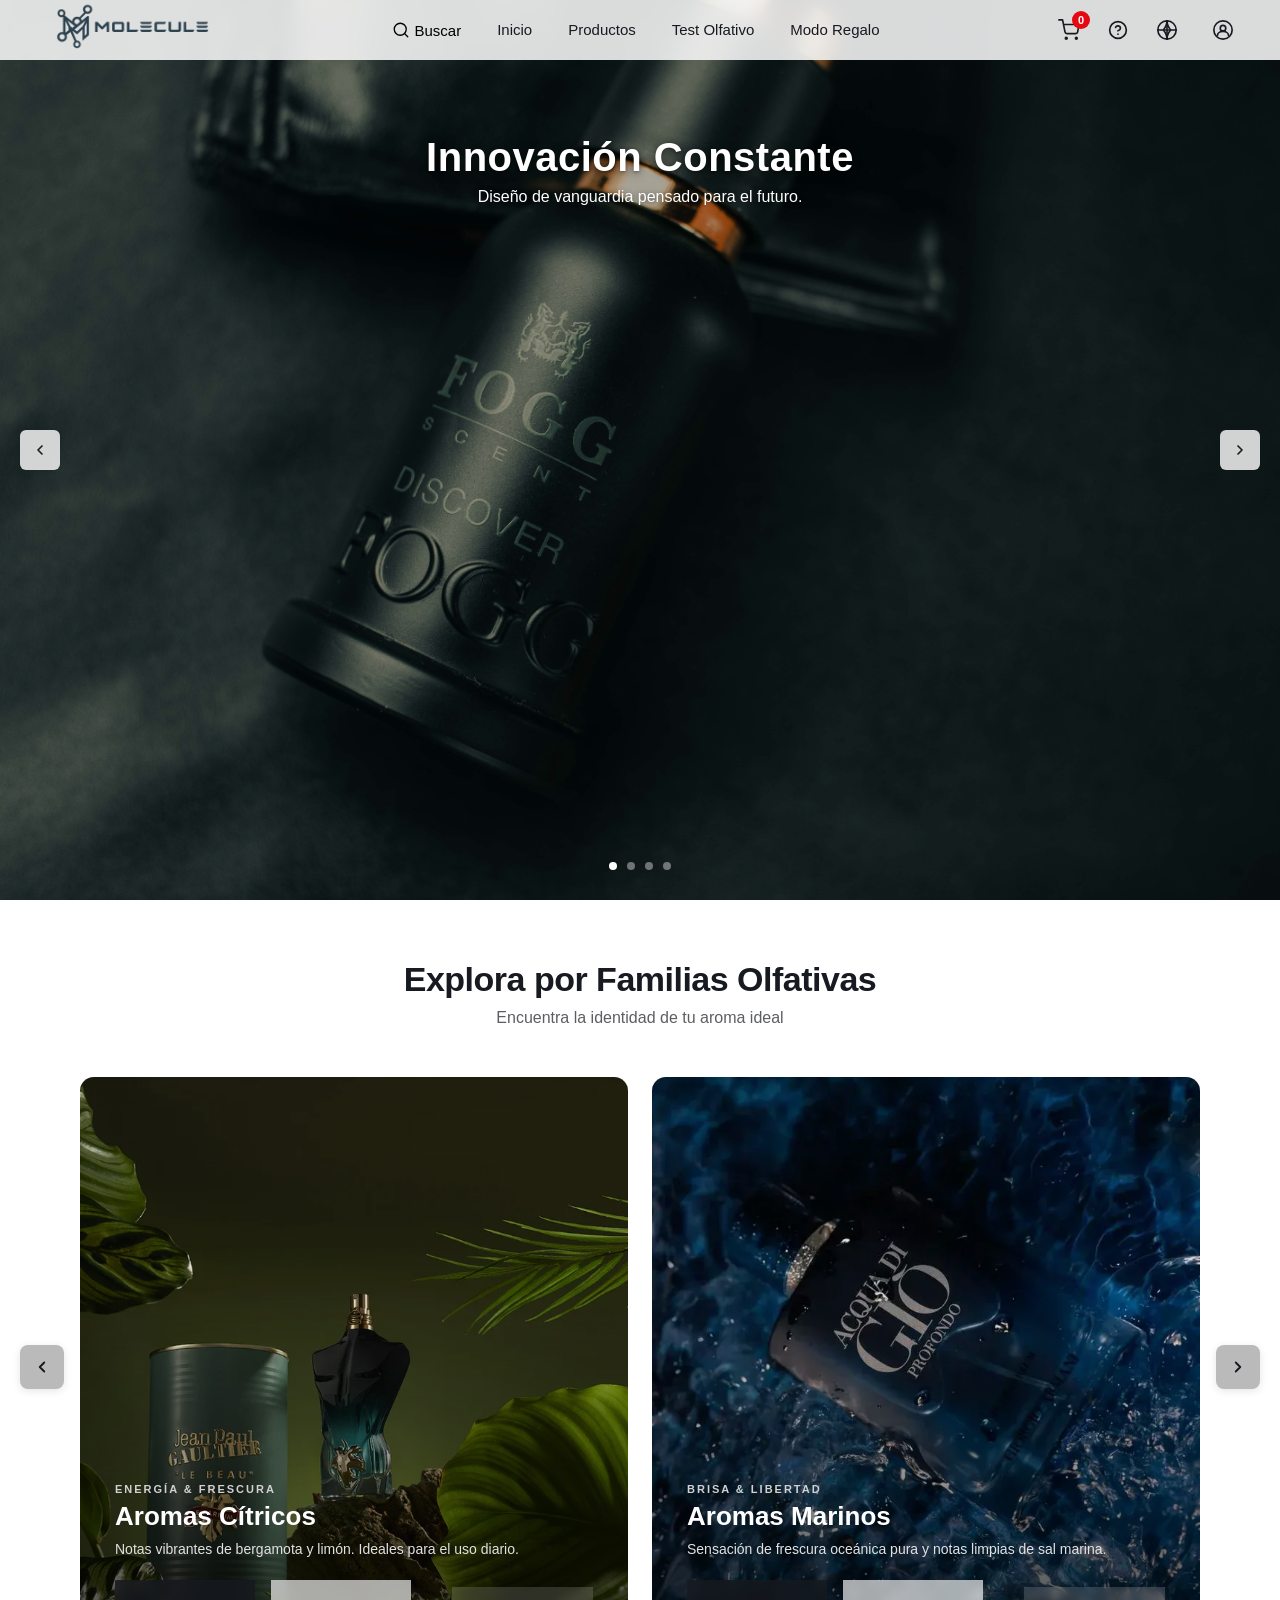
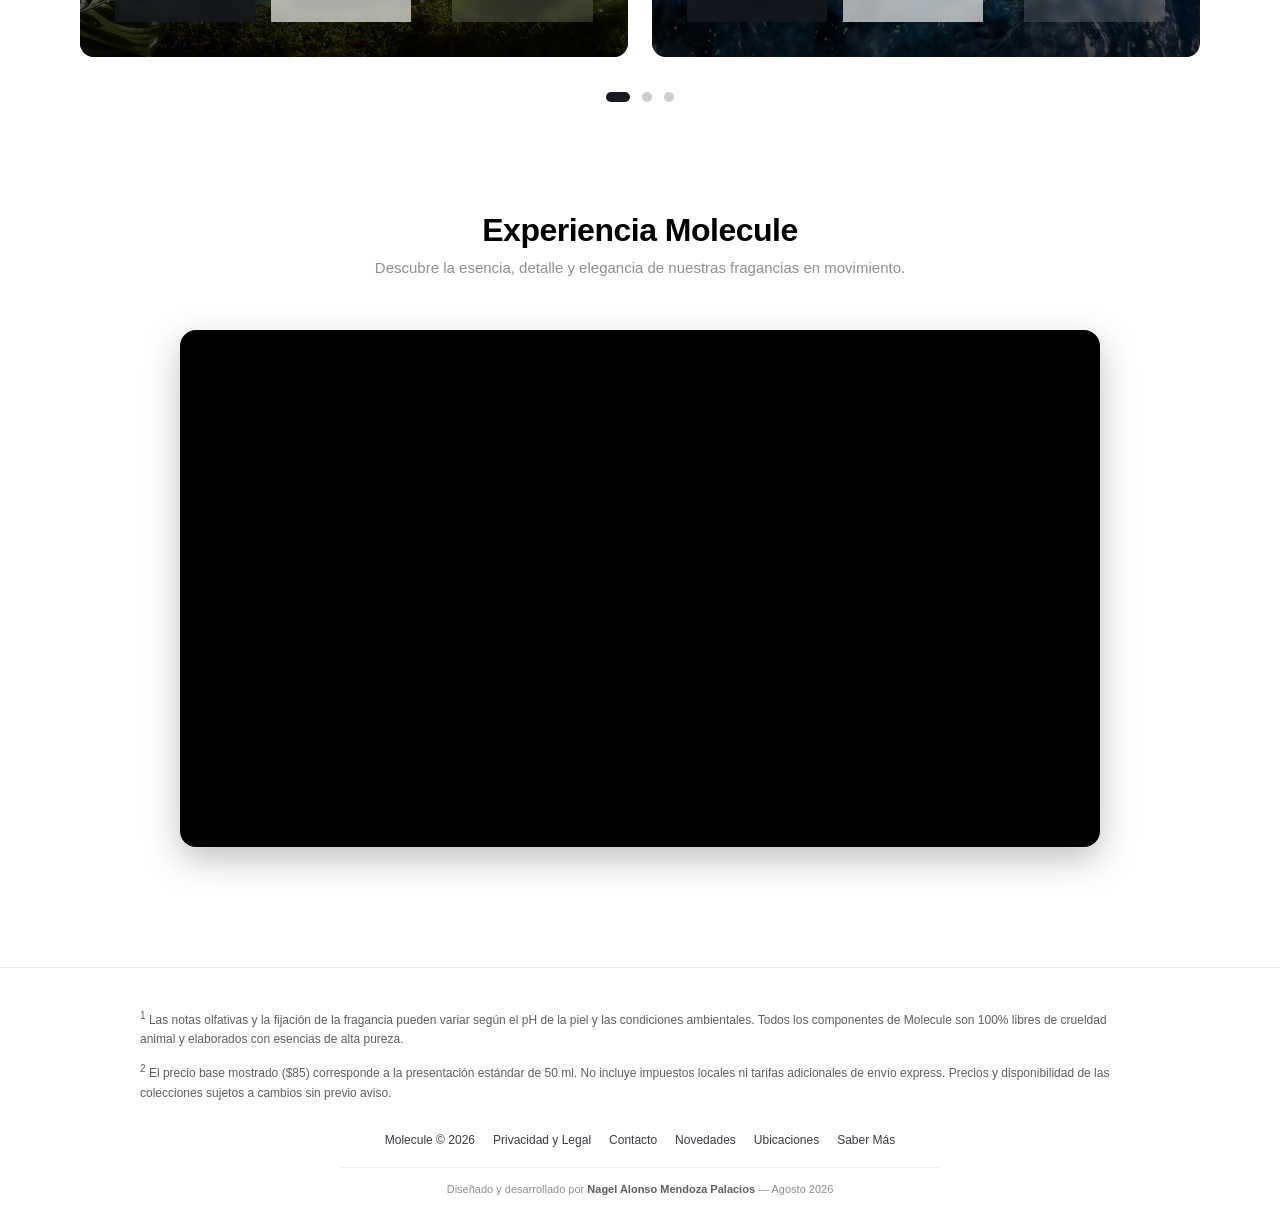
==== commit 90570452: "Update index.html" ====
--- a/index.html
+++ b/index.html
@@ -347,21 +347,22 @@
     <!-- ============================================================= -->
 <!-- SECCIÓN 3: EXHIBICIÓN DE PRODUCTOS EN VIDEO (YOUTUBE) -->
 <!-- ============================================================= -->
-<section id="experiencia-video" class="products-section video-section">
-    <div class="section-title">
-        <h2>Experiencia Molecule</h2>
-        <p>Descubre la esencia, detalle y elegancia de nuestras fragancias en movimiento.</p>
-    </div>
-
-    <div class="video-container">
+    <section id="experiencia-video" class="products-section video-section">
+        <div class="section-title">
+            <h2>Experiencia Molecule</h2>
+            <p>Descubre la esencia, detalle y elegancia de nuestras fragancias en movimiento.</p>
+        </div>
+
+        <div class="video-container">
         <iframe 
-            src="https://www.youtube.com/watch?v=BpIOeQ86Lls" 
+            src="https://www.youtube.com/embed/BpIOeQ86Lls?autoplay=1&mute=1&loop=1&playlist=BpIOeQ86Lls&controls=1&rel=0" 
             title="Experiencia Molecule" 
             allow="accelerometer; autoplay; clipboard-write; encrypted-media; gyroscope; picture-in-picture" 
             allowfullscreen>
         </iframe>
-    </div>
-</section>
+        </div>
+        </div>
+    </section>
     
 </main>
 
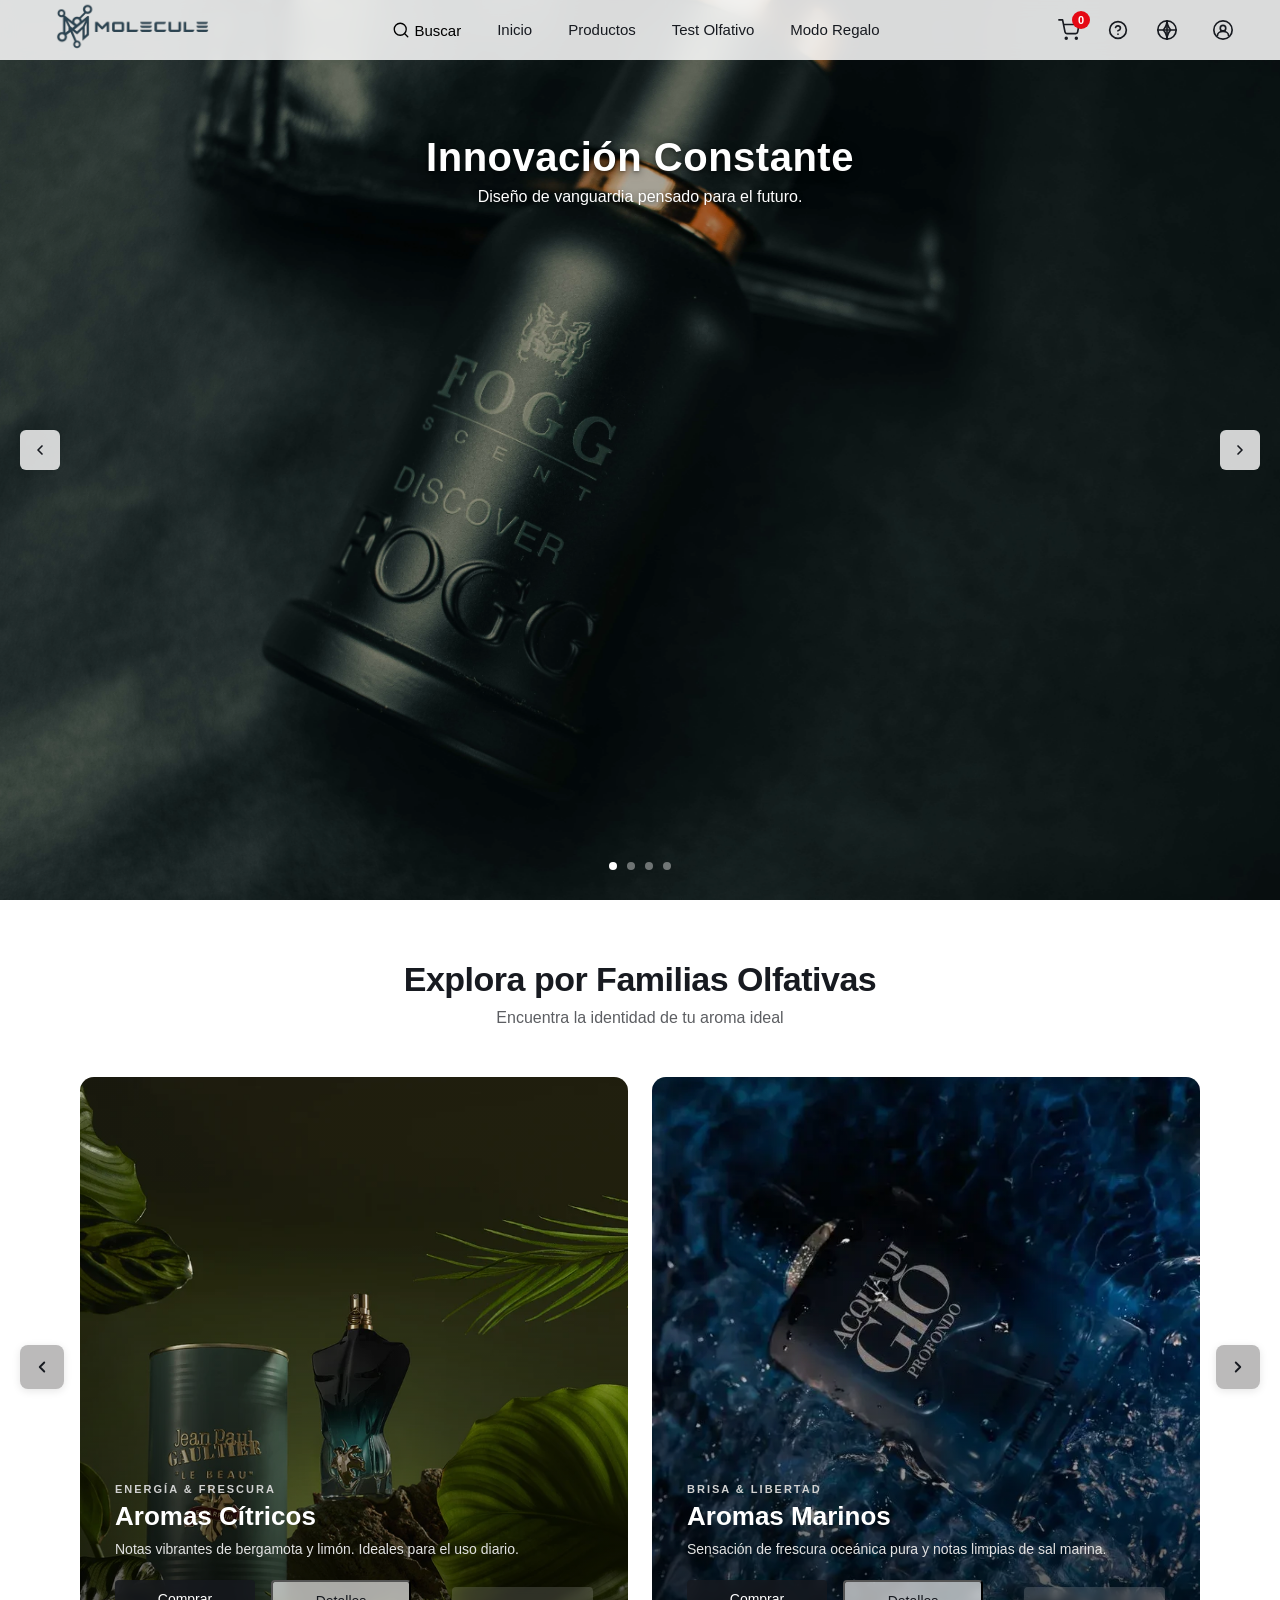
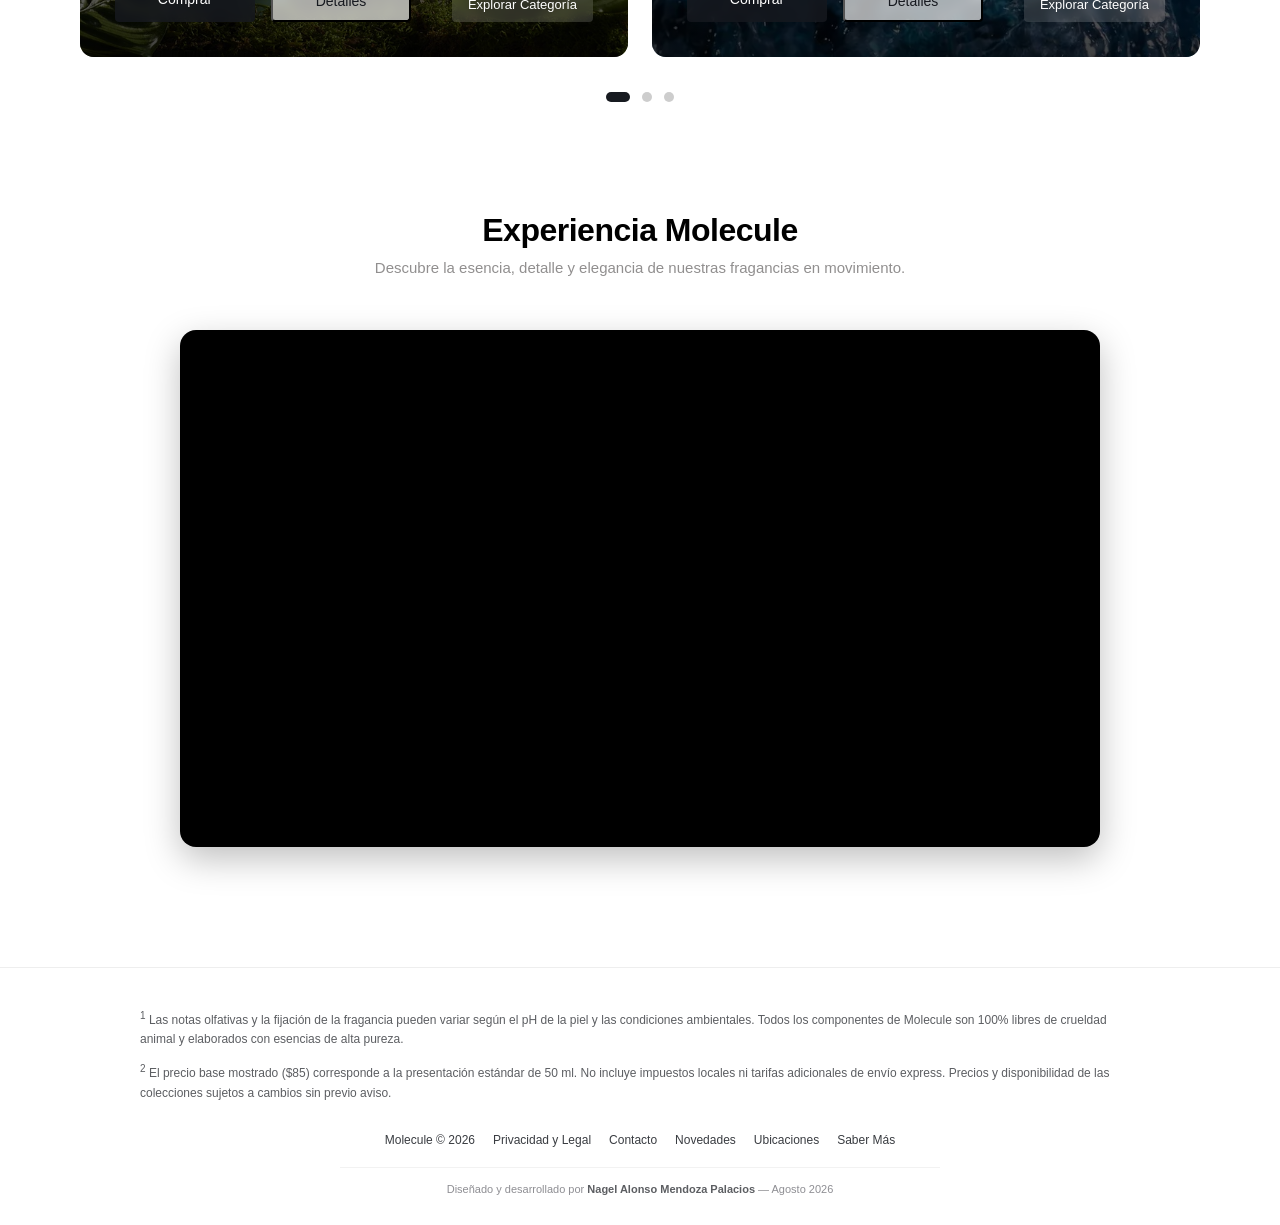
==== commit fe35a424: "Add files via upload" ====
--- a/index.html
+++ b/index.html
@@ -344,7 +344,7 @@
         </div>
     </section>
 
-    <!-- ============================================================= -->
+<!-- ============================================================= -->
 <!-- SECCIÓN 3: EXHIBICIÓN DE PRODUCTOS EN VIDEO (YOUTUBE) -->
 <!-- ============================================================= -->
     <section id="experiencia-video" class="products-section video-section">
@@ -354,16 +354,15 @@
         </div>
 
         <div class="video-container">
-        <iframe 
-            src="https://www.youtube.com/embed/BpIOeQ86Lls?autoplay=1&mute=1&loop=1&playlist=BpIOeQ86Lls&controls=1&rel=0" 
-            title="Experiencia Molecule" 
-            allow="accelerometer; autoplay; clipboard-write; encrypted-media; gyroscope; picture-in-picture" 
-            allowfullscreen>
-        </iframe>
-        </div>
+            <iframe 
+                src="https://www.youtube.com/embed/h4s0llOpKrU?autoplay=1&mute=1&loop=1&playlist=h4s0llOpKrU&controls=1&rel=0" 
+                title="Experiencia Molecule" 
+                allow="accelerometer; autoplay; clipboard-write; encrypted-media; gyroscope; picture-in-picture" 
+                allowfullscreen>
+            </iframe>
         </div>
     </section>
-    
+
 </main>
 
 <footer class="site-footer">
@@ -608,4 +607,4 @@
 </div>
 
 </body>
-</html>
+</html>
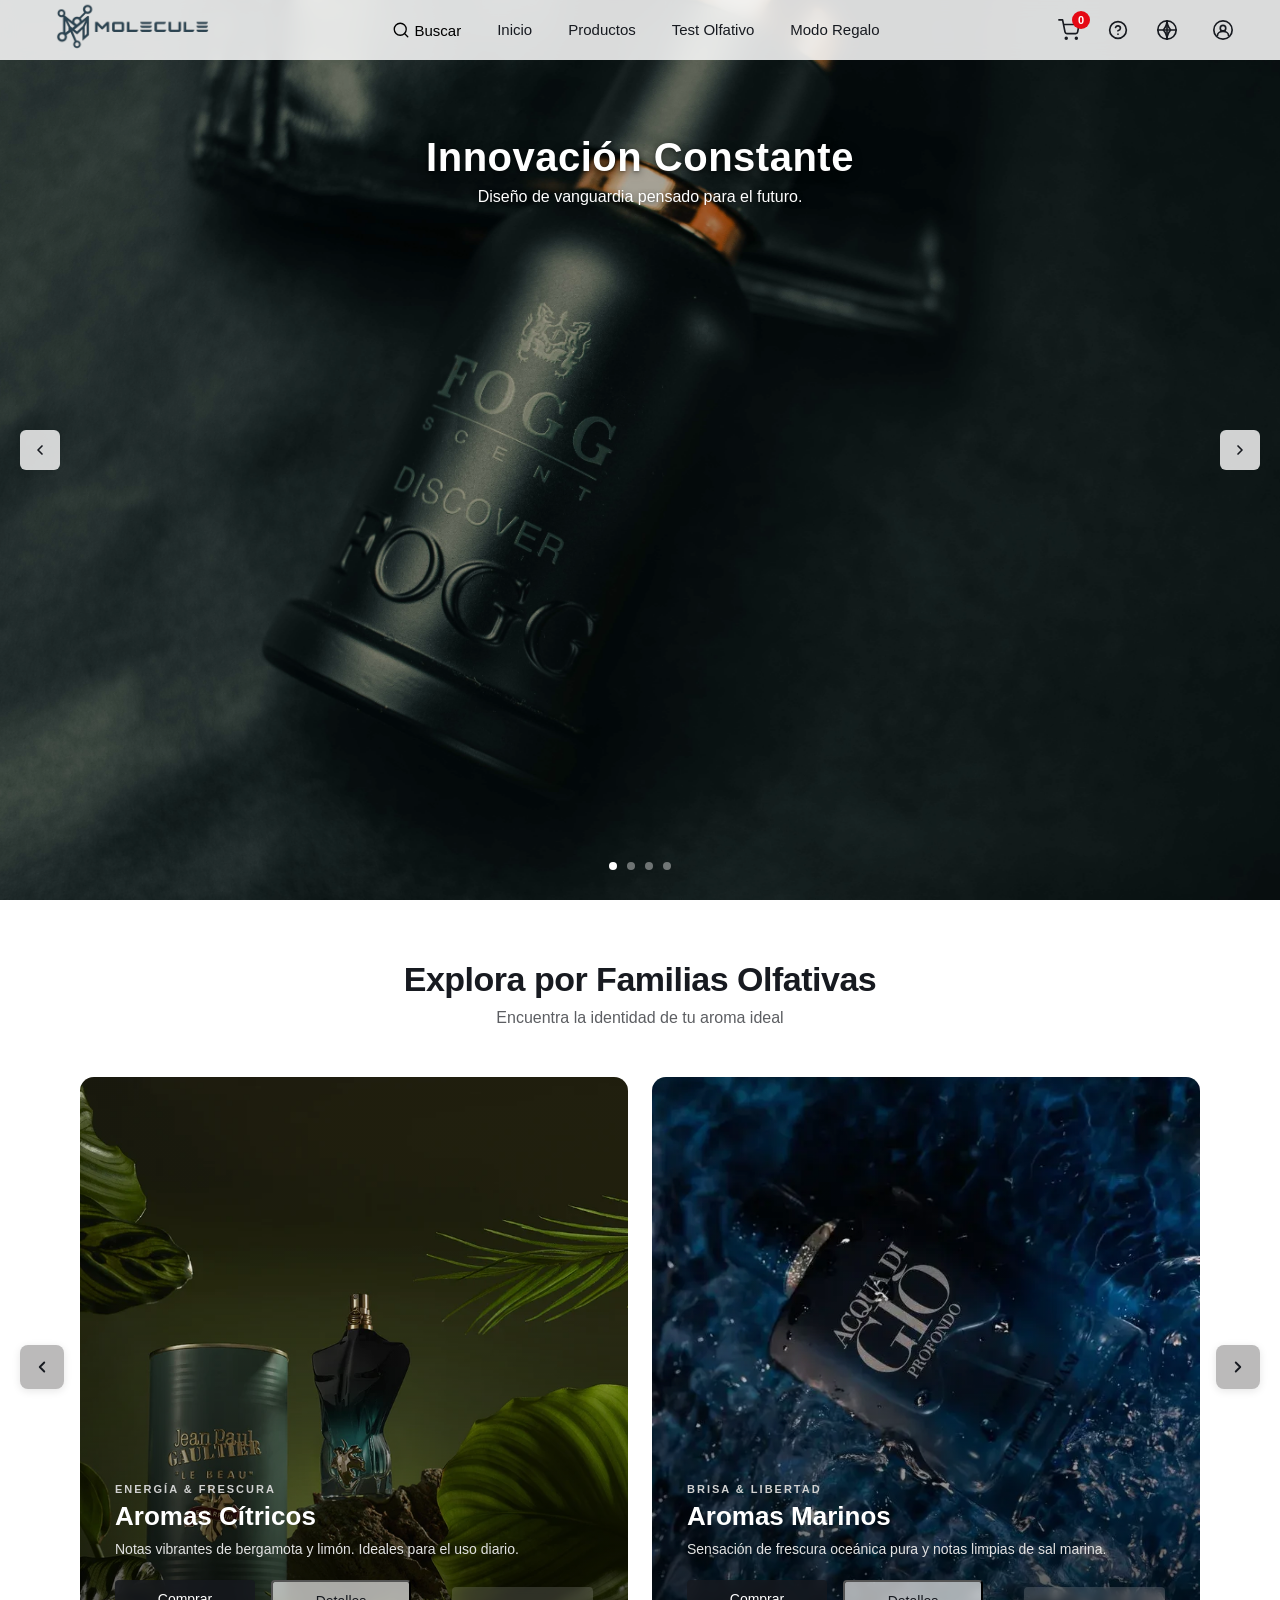
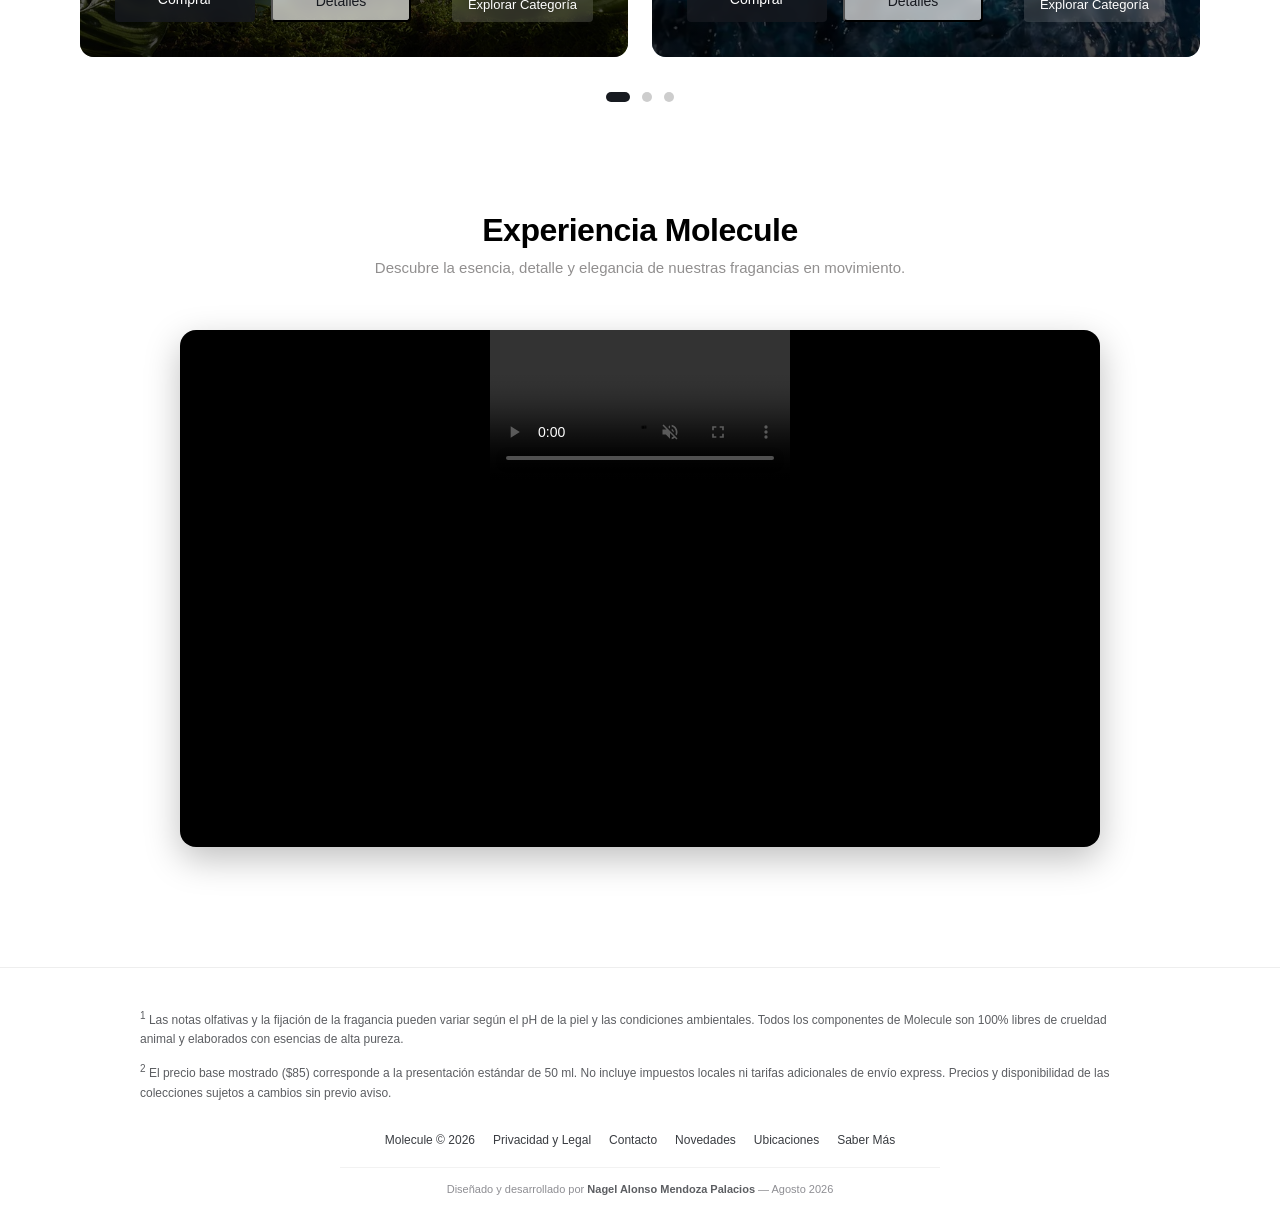
==== commit 438eb261: "Update index.html" ====
--- a/index.html
+++ b/index.html
@@ -345,7 +345,8 @@
     </section>
 
 <!-- ============================================================= -->
-<!-- SECCIÓN 3: EXHIBICIÓN DE PRODUCTOS EN VIDEO (YOUTUBE) -->
+<!-- ============================================================= -->
+<!-- SECCIÓN 3: EXHIBICIÓN DE PRODUCTOS EN VIDEO (LIBRE EN GITHUB) -->
 <!-- ============================================================= -->
     <section id="experiencia-video" class="products-section video-section">
         <div class="section-title">
@@ -354,12 +355,10 @@
         </div>
 
         <div class="video-container">
-            <iframe 
-                src="https://www.youtube.com/embed/h4s0llOpKrU?autoplay=1&mute=1&loop=1&playlist=h4s0llOpKrU&controls=1&rel=0" 
-                title="Experiencia Molecule" 
-                allow="accelerometer; autoplay; clipboard-write; encrypted-media; gyroscope; picture-in-picture" 
-                allowfullscreen>
-            </iframe>
+            <video controls autoplay loop muted playsinline>
+                <source src="https://upload.wikimedia.org/wikipedia/commons/e/e0/Perfume_Bottle_Cinematic.mp4" type="video/mp4">
+                Tu navegador no soporta la reproducción de video HTML5.
+            </video>
         </div>
     </section>
 
@@ -607,4 +606,4 @@
 </div>
 
 </body>
-</html>+</html>
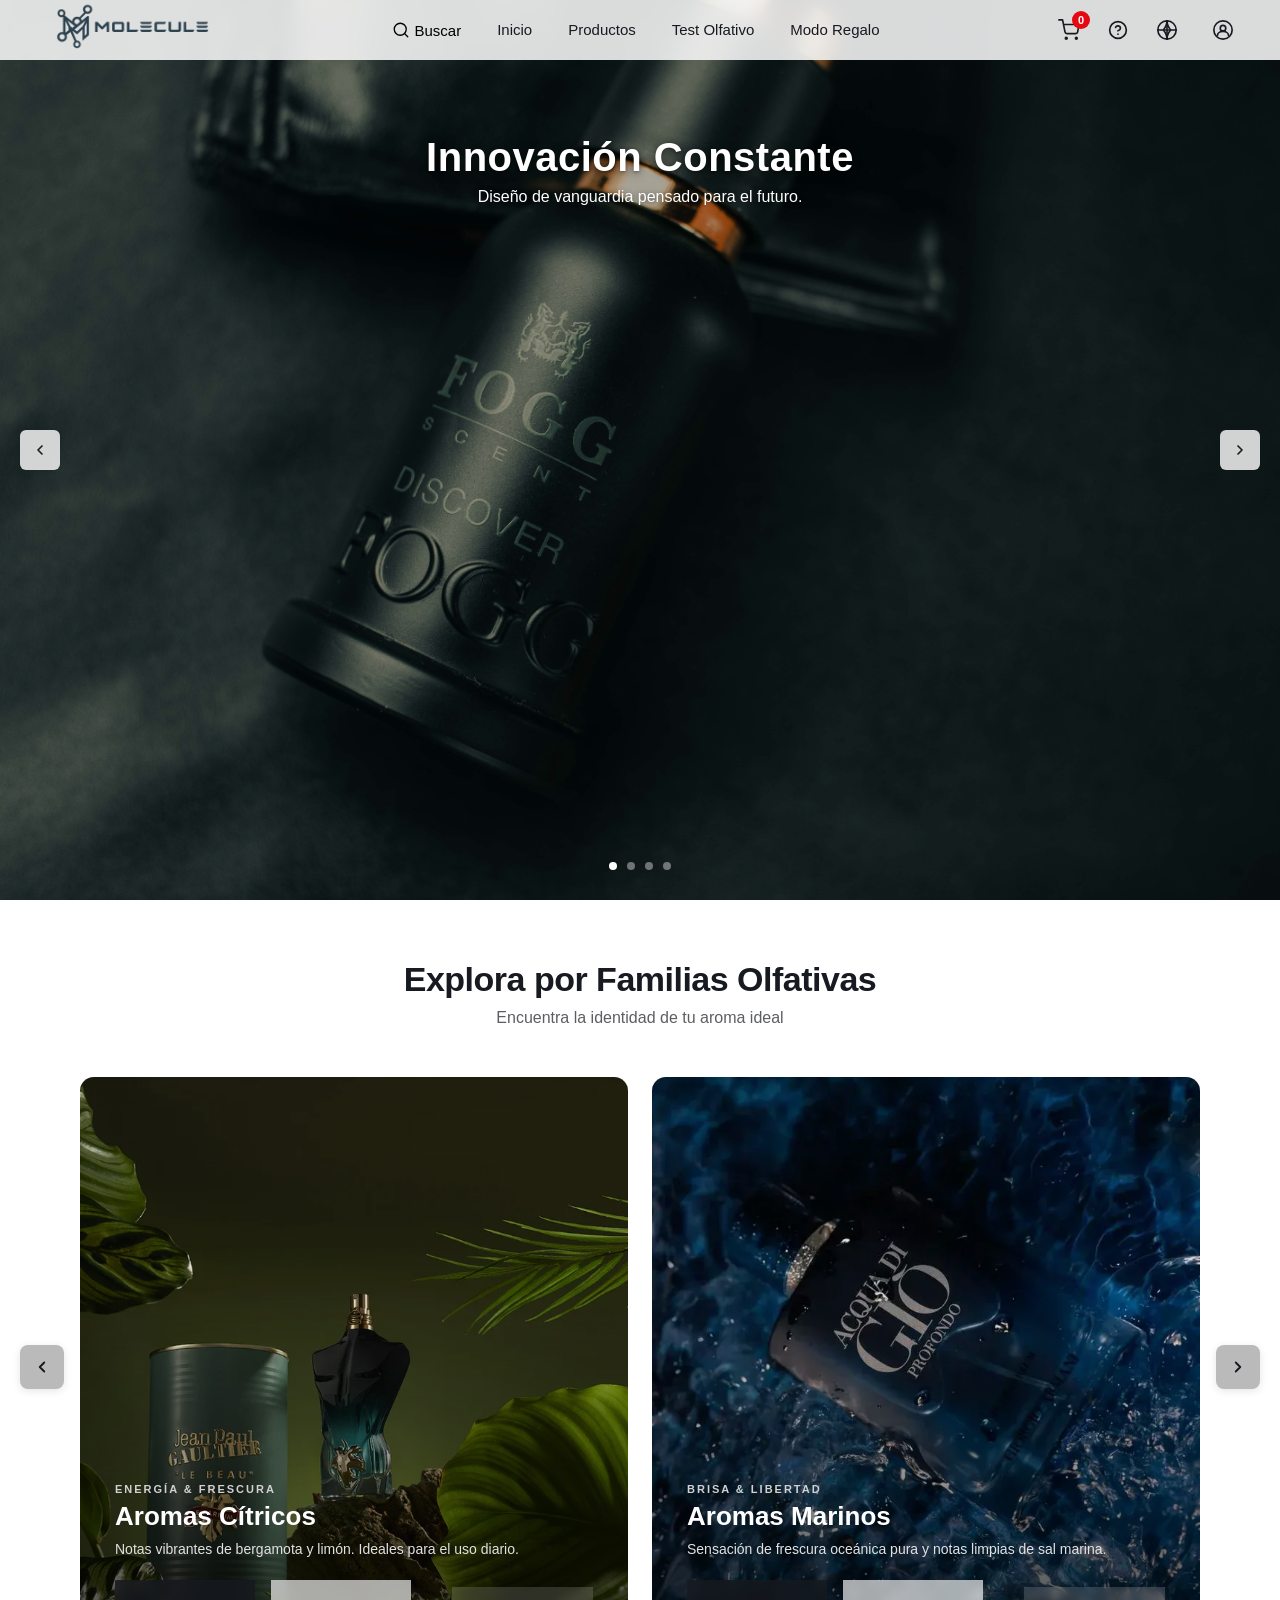
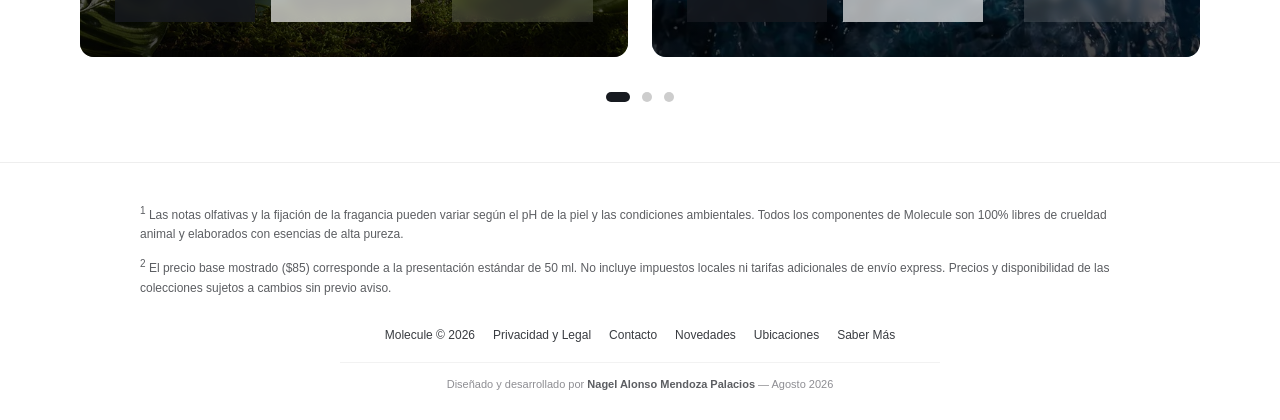
==== commit 34a55bd7: "Update index.html" ====
--- a/index.html
+++ b/index.html
@@ -344,23 +344,7 @@
         </div>
     </section>
 
-<!-- ============================================================= -->
-<!-- ============================================================= -->
-<!-- SECCIÓN 3: EXHIBICIÓN DE PRODUCTOS EN VIDEO (LIBRE EN GITHUB) -->
-<!-- ============================================================= -->
-    <section id="experiencia-video" class="products-section video-section">
-        <div class="section-title">
-            <h2>Experiencia Molecule</h2>
-            <p>Descubre la esencia, detalle y elegancia de nuestras fragancias en movimiento.</p>
-        </div>
-
-        <div class="video-container">
-            <video controls autoplay loop muted playsinline>
-                <source src="https://upload.wikimedia.org/wikipedia/commons/e/e0/Perfume_Bottle_Cinematic.mp4" type="video/mp4">
-                Tu navegador no soporta la reproducción de video HTML5.
-            </video>
-        </div>
-    </section>
+    
 
 </main>
 
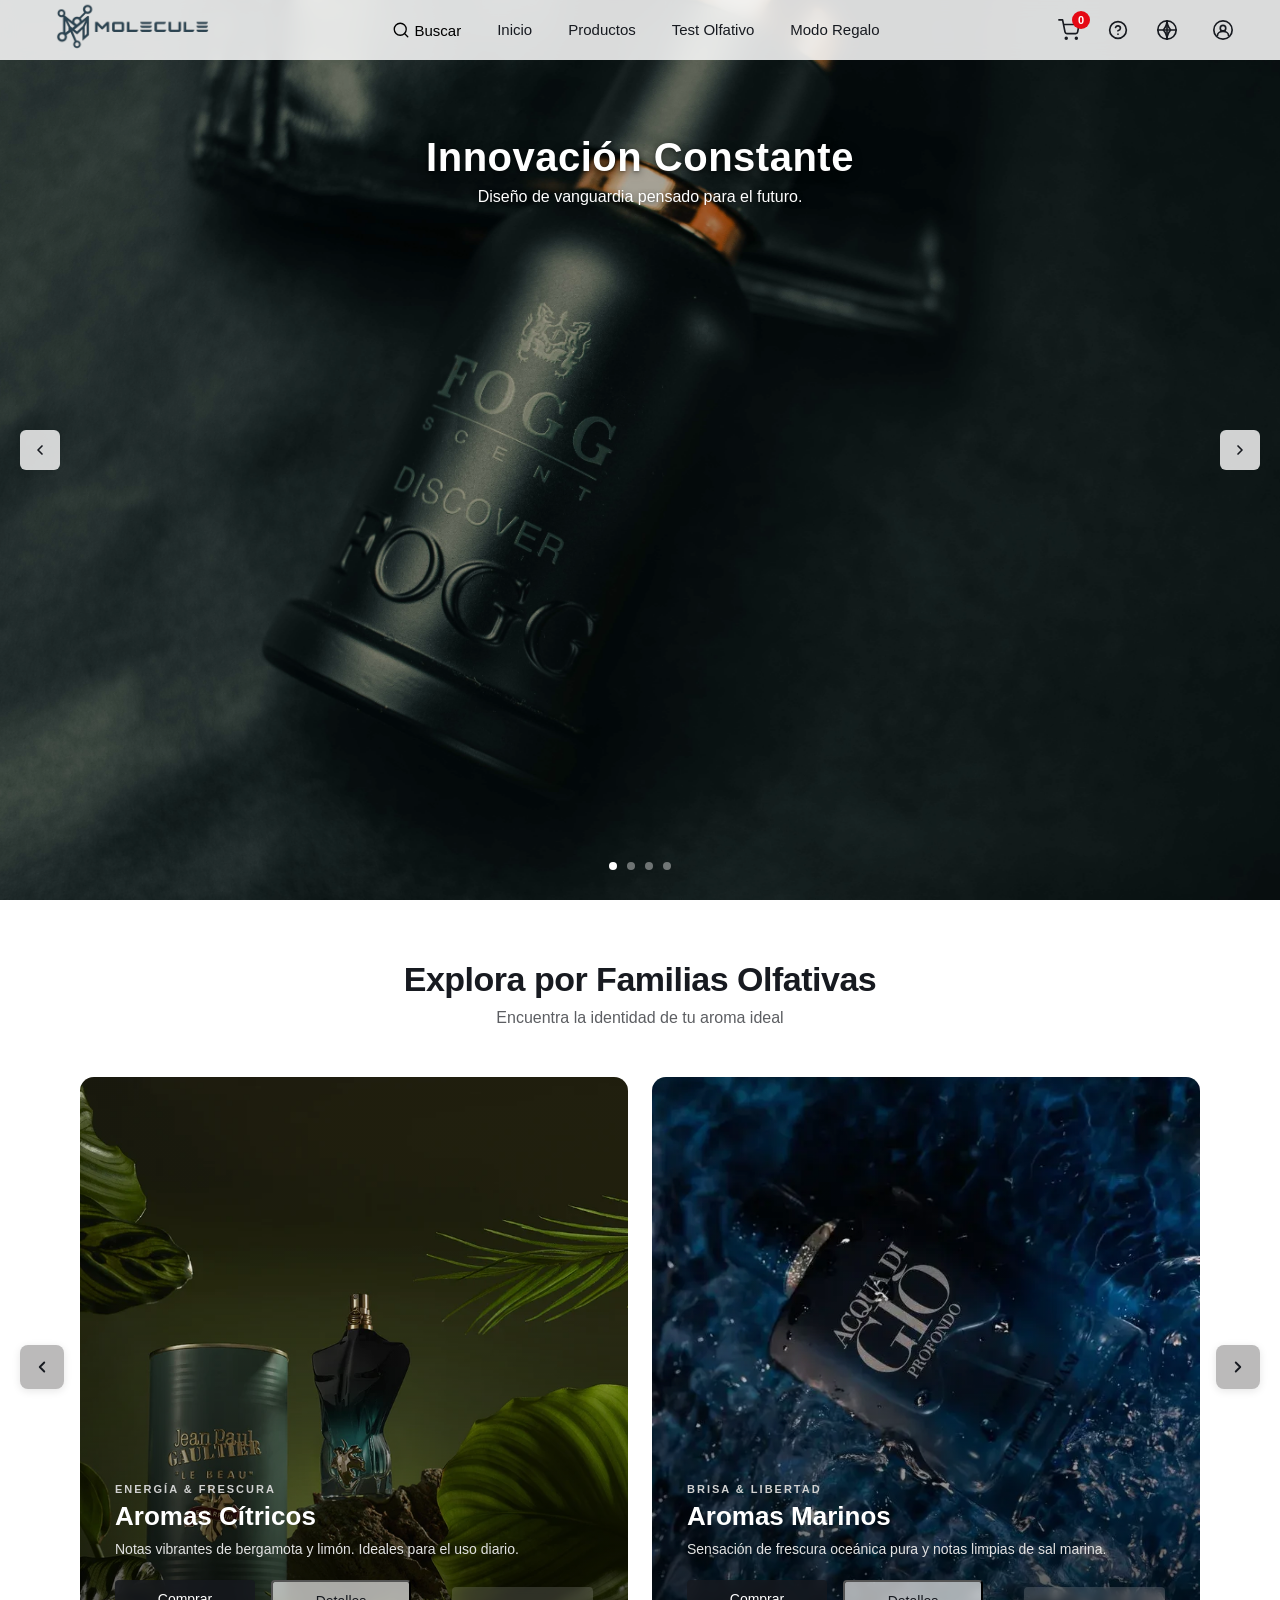
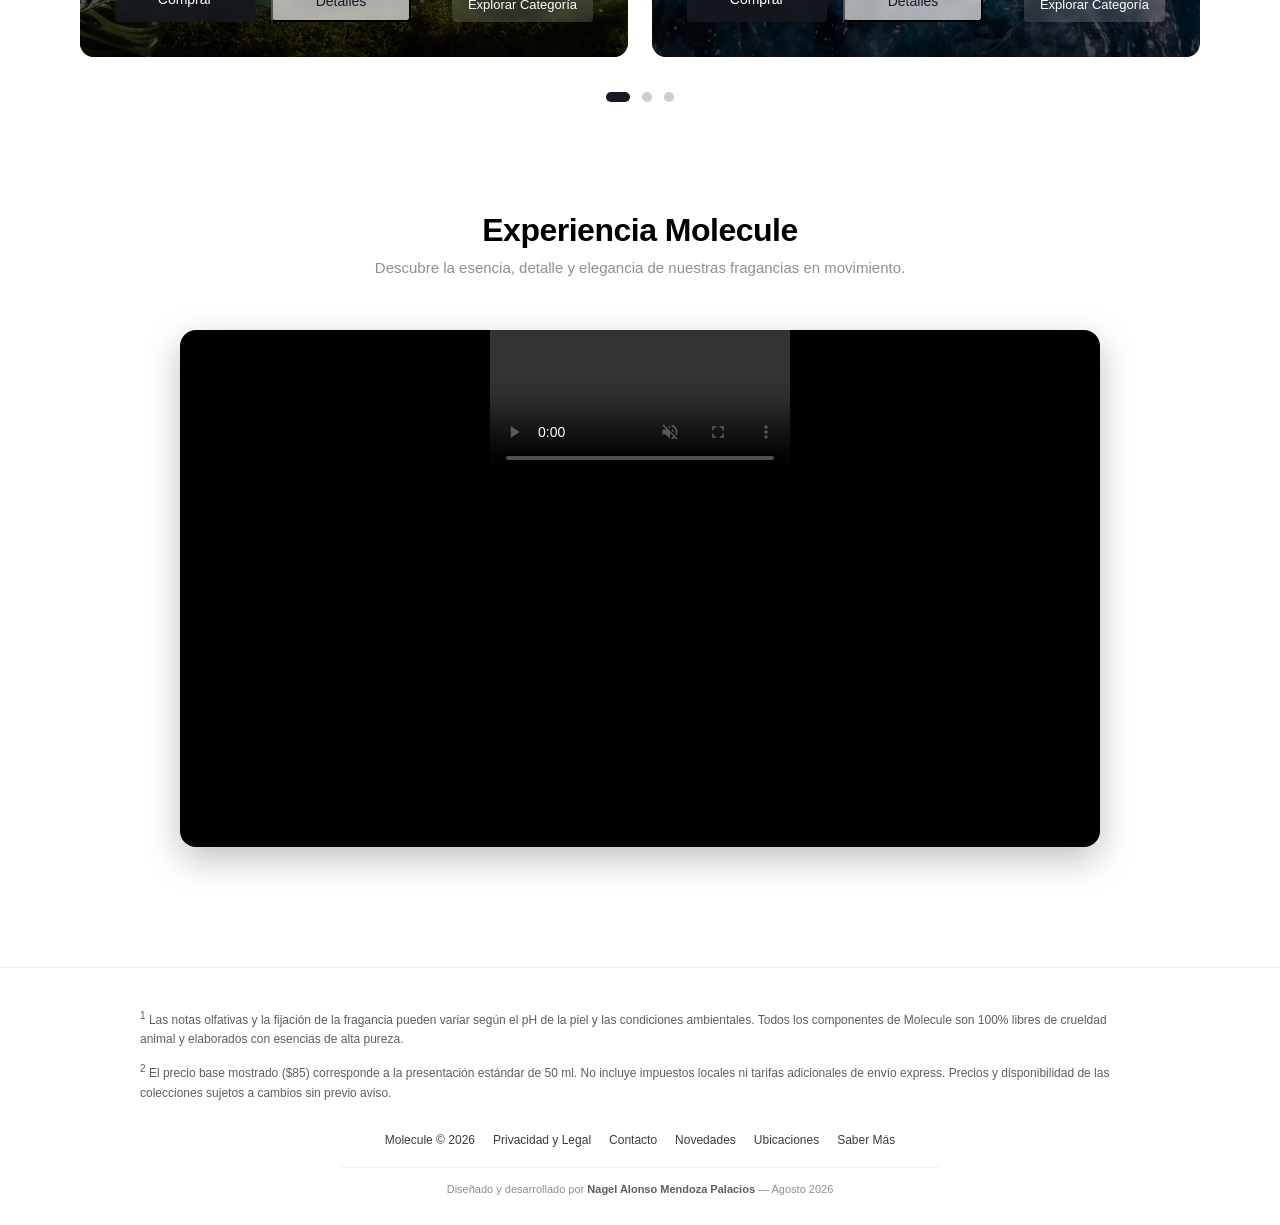
==== commit 3f26025c: "Update index.html" ====
--- a/index.html
+++ b/index.html
@@ -344,7 +344,22 @@
         </div>
     </section>
 
-    
+    <!-- ============================================================= -->
+<!-- SECCIÓN 3: EXHIBICIÓN DE PRODUCTOS EN VIDEO (LIBRE EN GITHUB) -->
+<!-- ============================================================= -->
+<section id="experiencia-video" class="products-section video-section">
+    <div class="section-title">
+        <h2>Experiencia Molecule</h2>
+        <p>Descubre la esencia, detalle y elegancia de nuestras fragancias en movimiento.</p>
+    </div>
+
+    <div class="video-container">
+        <video controls autoplay loop muted playsinline>
+            <source src="https://upload.wikimedia.org/wikipedia/commons/e/e0/Perfume_Bottle_Cinematic.mp4" type="video/mp4">
+            Tu navegador no soporta la reproducción de video HTML5.
+        </video>
+    </div>
+</section>
 
 </main>
 
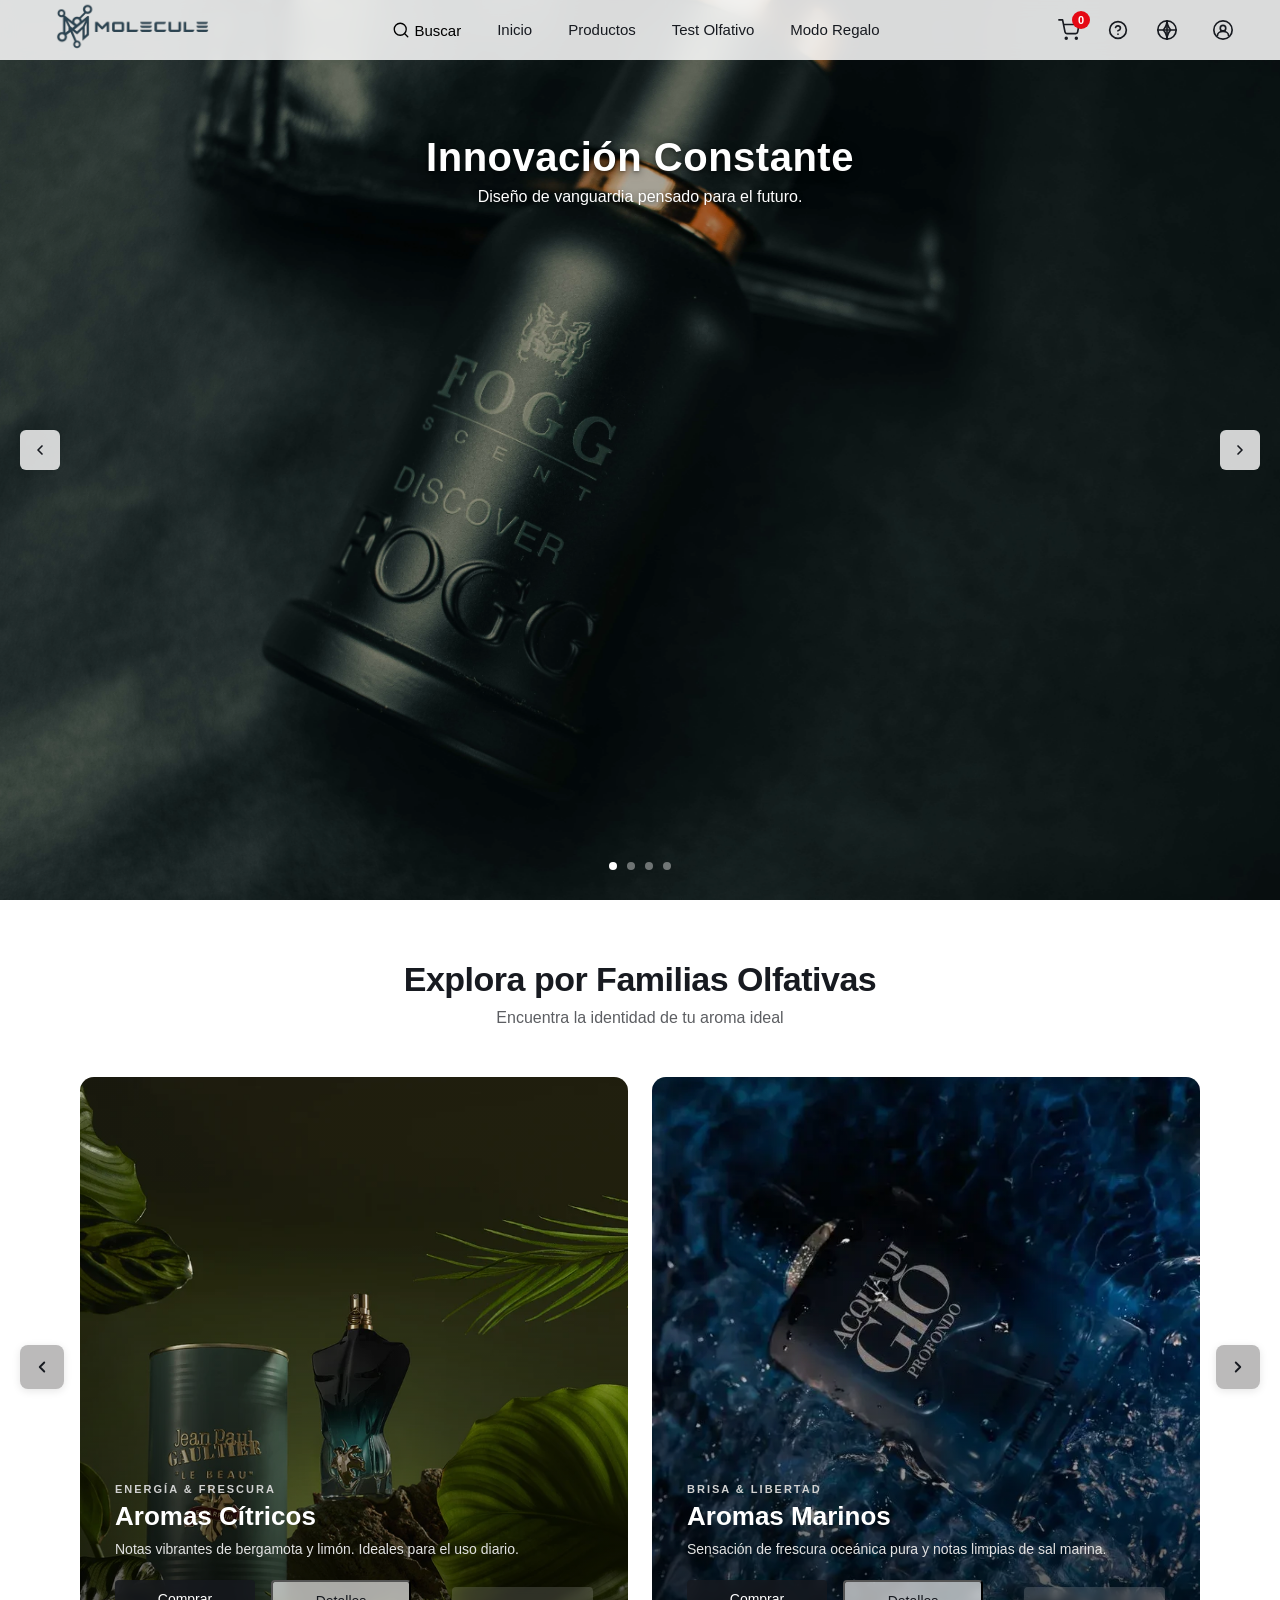
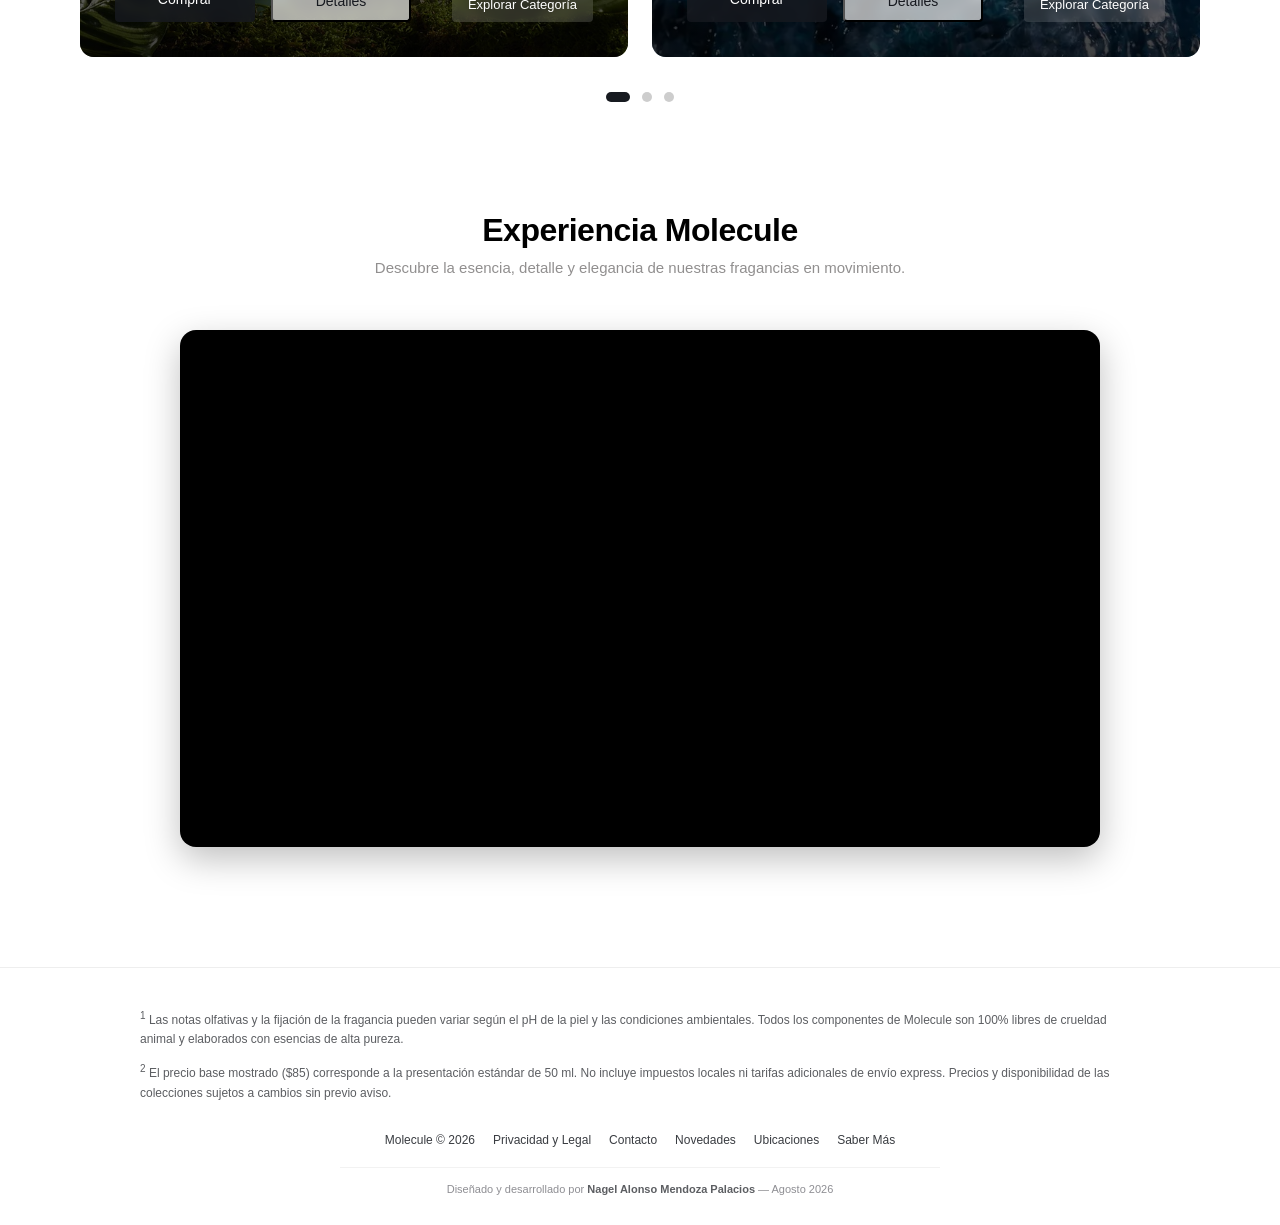
==== commit 4ce82ef8: "Update index.html" ====
--- a/index.html
+++ b/index.html
@@ -344,22 +344,28 @@
         </div>
     </section>
 
-    <!-- ============================================================= -->
-<!-- SECCIÓN 3: EXHIBICIÓN DE PRODUCTOS EN VIDEO (LIBRE EN GITHUB) -->
-<!-- ============================================================= -->
-<section id="experiencia-video" class="products-section video-section">
-    <div class="section-title">
-        <h2>Experiencia Molecule</h2>
-        <p>Descubre la esencia, detalle y elegancia de nuestras fragancias en movimiento.</p>
-    </div>
-
-    <div class="video-container">
-        <video controls autoplay loop muted playsinline>
-            <source src="https://upload.wikimedia.org/wikipedia/commons/e/e0/Perfume_Bottle_Cinematic.mp4" type="video/mp4">
-            Tu navegador no soporta la reproducción de video HTML5.
-        </video>
-    </div>
-</section>
+    <section id="experiencia-video" class="products-section video-section">
+
+        <div class="section-title">
+            <h2>Experiencia Molecule</h2>
+            <p>
+                Descubre la esencia, detalle y elegancia de nuestras fragancias en movimiento.
+            </p>
+        </div>
+
+        <div class="video-container">
+            <iframe
+                src="https://www.youtube-nocookie.com/embed/Tdal-6WNWVo"
+                title="Experiencia Molecule - Perfumes"
+                frameborder="0"
+                allow="accelerometer; autoplay; clipboard-write; encrypted-media; gyroscope; picture-in-picture; web-share"
+                allowfullscreen>
+            </iframe>
+        </div>
+
+    </section>
+
+
 
 </main>
 
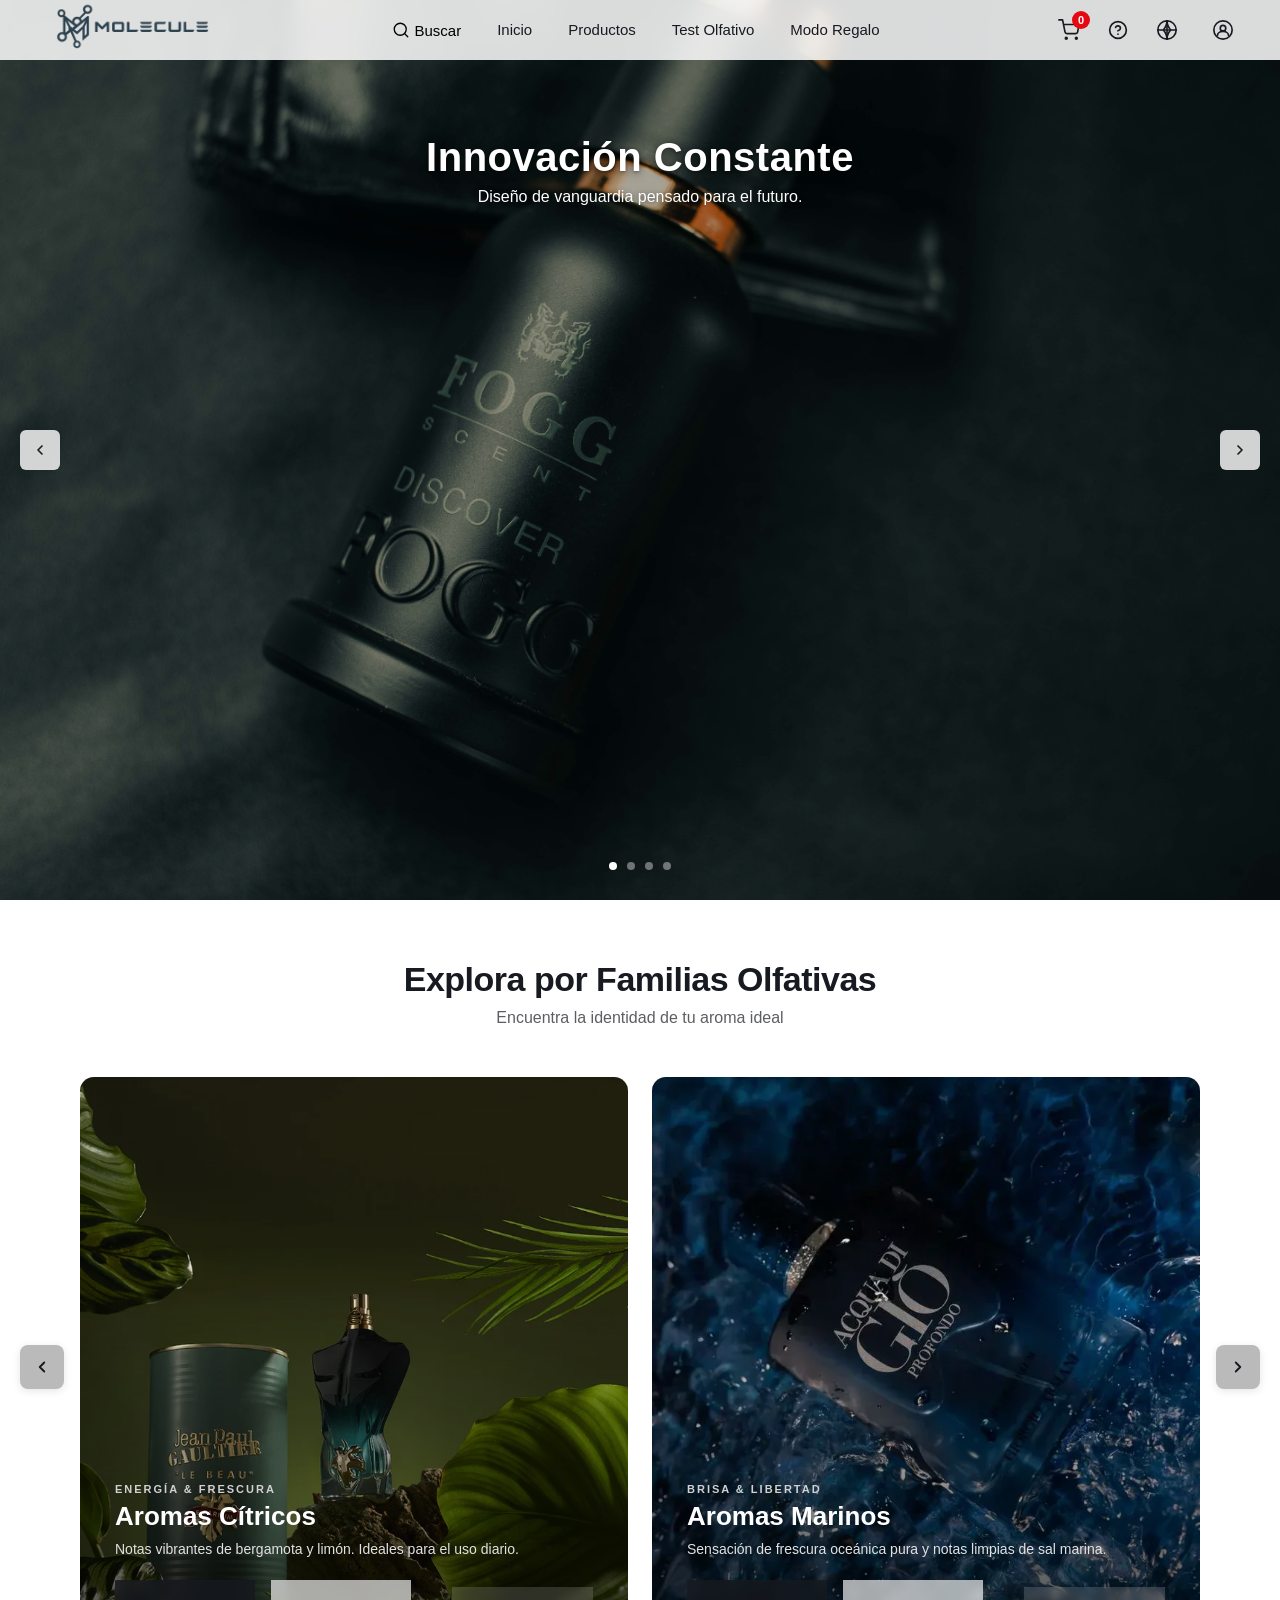
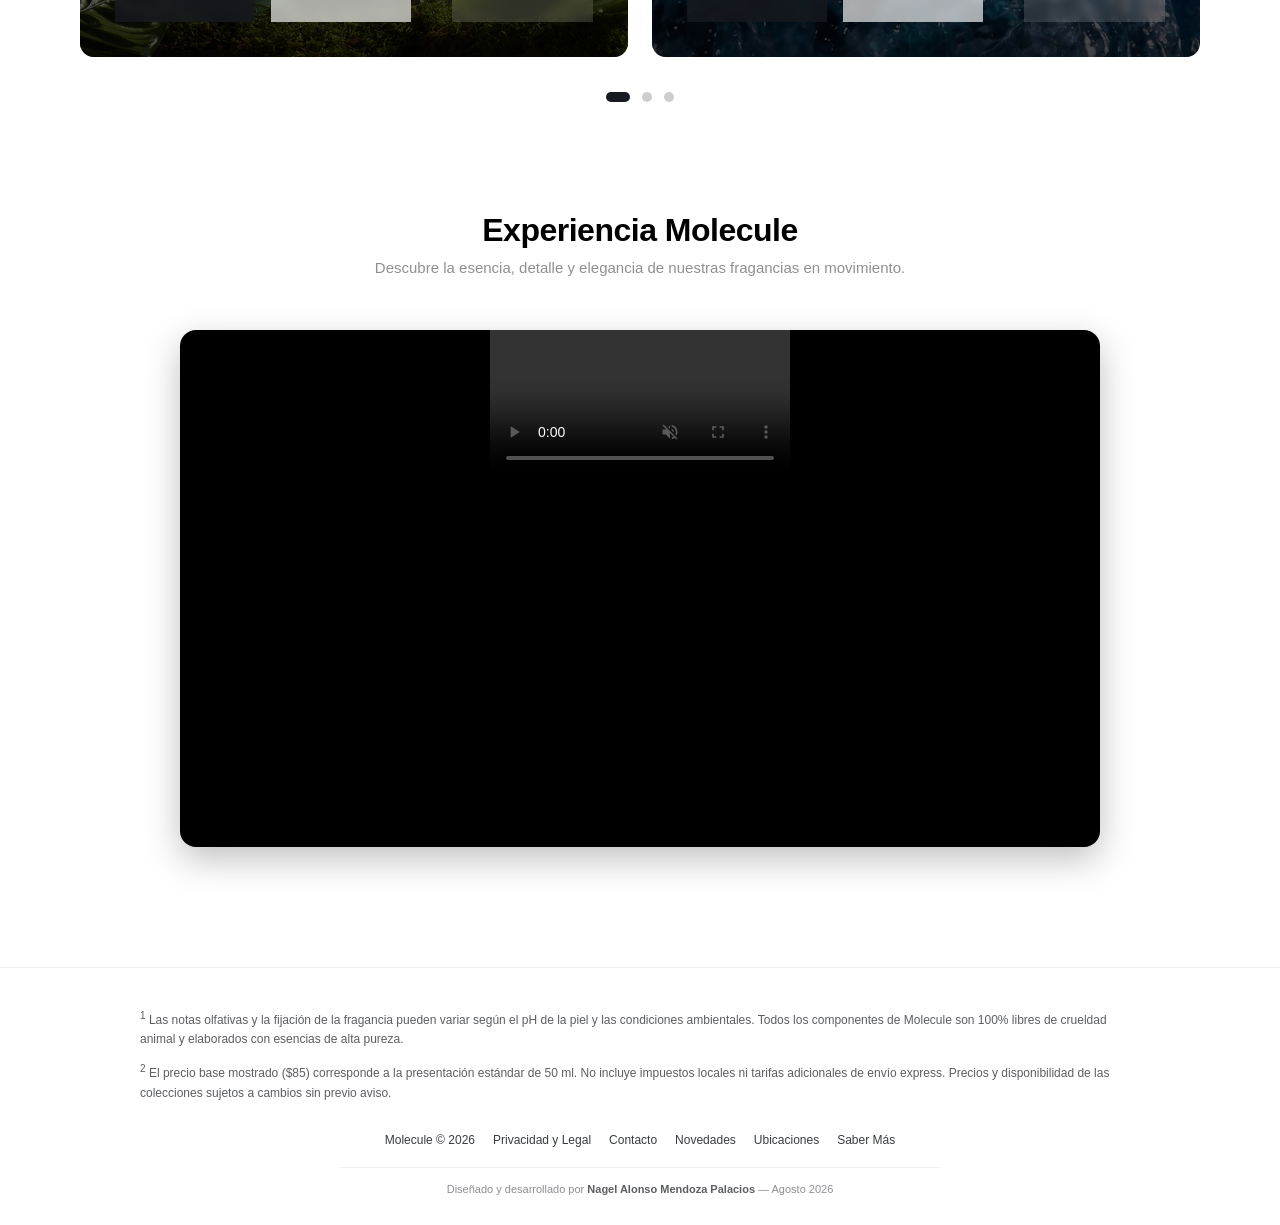
==== commit 35e9cd25: "Update index.html" ====
--- a/index.html
+++ b/index.html
@@ -344,25 +344,21 @@
         </div>
     </section>
 
+<!-- ============================================================= -->
+<!-- SECCIÓN 3: EXHIBICIÓN DE PRODUCTOS EN VIDEO (MP4 LOCAL) -->
+<!-- ============================================================= -->
     <section id="experiencia-video" class="products-section video-section">
-
         <div class="section-title">
             <h2>Experiencia Molecule</h2>
-            <p>
-                Descubre la esencia, detalle y elegancia de nuestras fragancias en movimiento.
-            </p>
+            <p>Descubre la esencia, detalle y elegancia de nuestras fragancias en movimiento.</p>
         </div>
 
         <div class="video-container">
-            <iframe
-                src="https://www.youtube-nocookie.com/embed/Tdal-6WNWVo"
-                title="Experiencia Molecule - Perfumes"
-                frameborder="0"
-                allow="accelerometer; autoplay; clipboard-write; encrypted-media; gyroscope; picture-in-picture; web-share"
-                allowfullscreen>
-            </iframe>
-        </div>
-
+            <video autoplay loop muted playsinline controls>
+                <source src="video-perfume.mp4" type="video/mp4">
+                Tu navegador no soporta la reproducción de video HTML5.
+            </video>
+        </div>
     </section>
 
 
